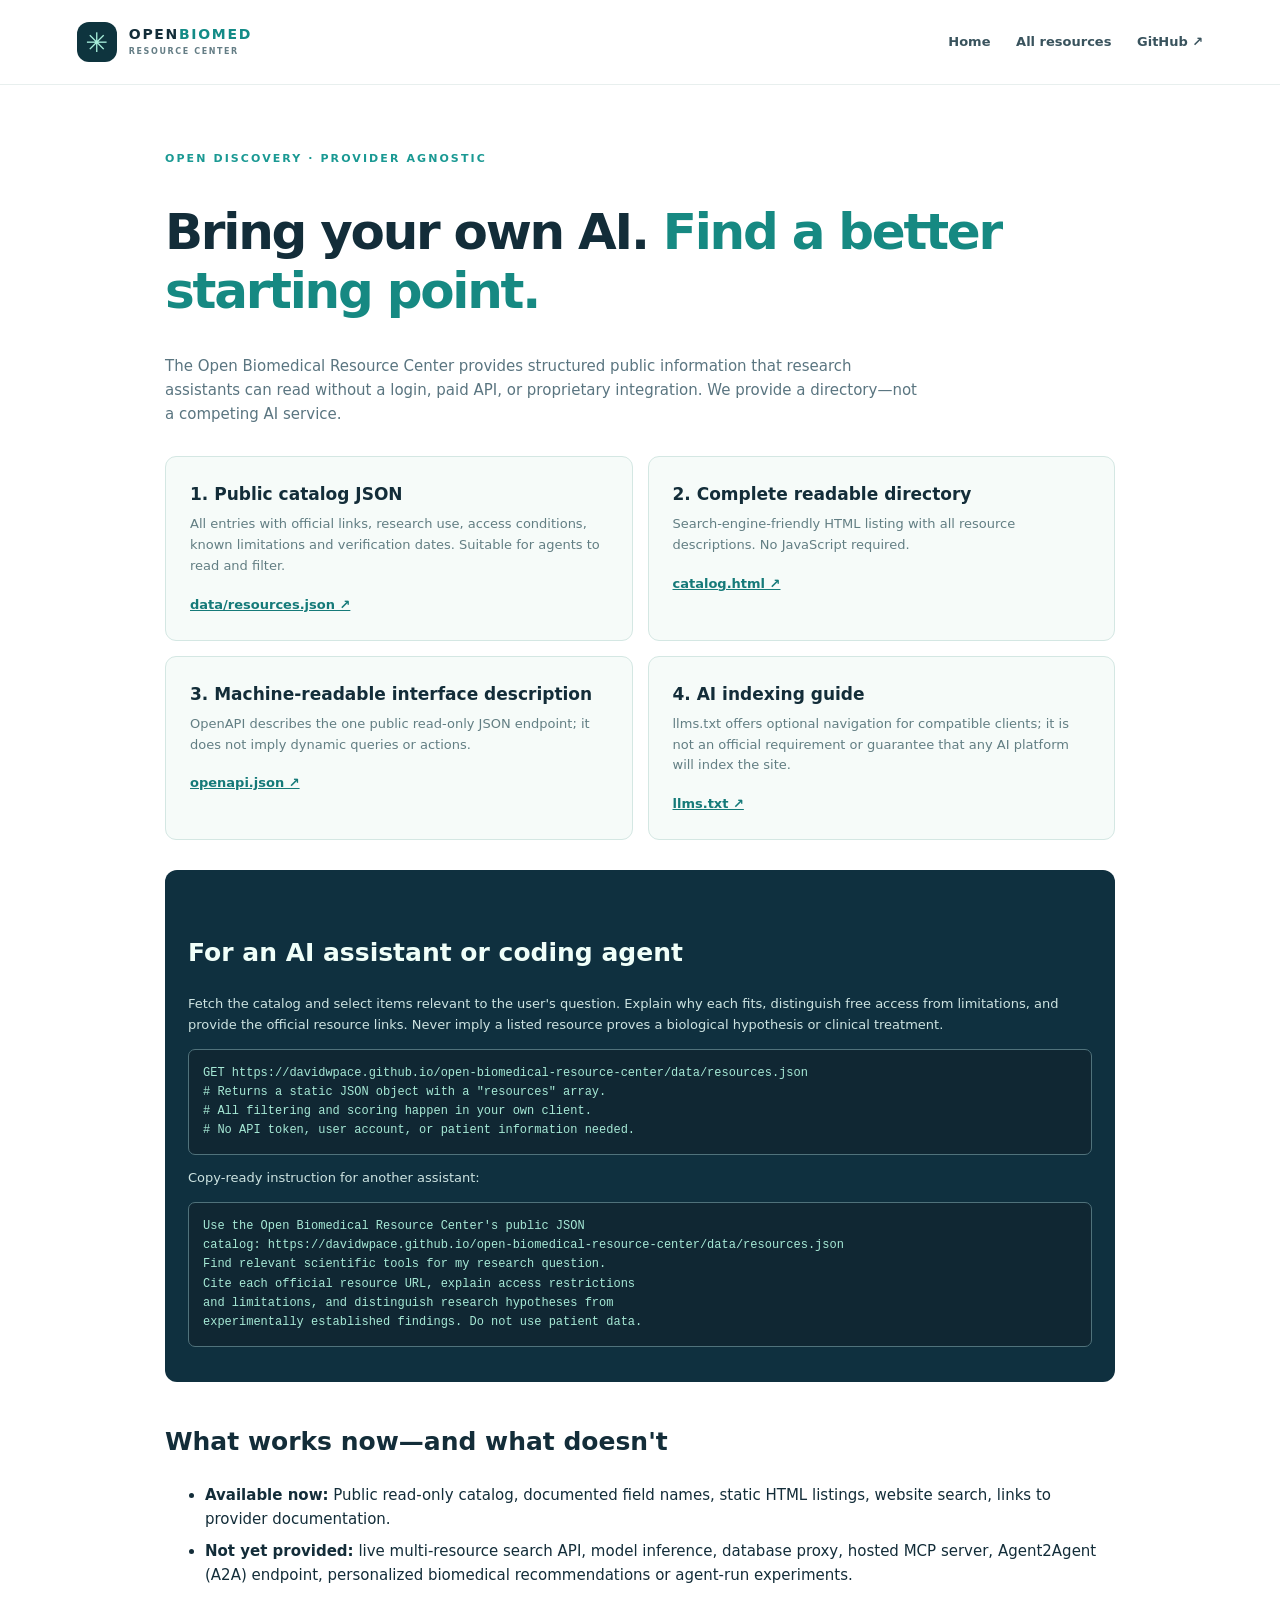
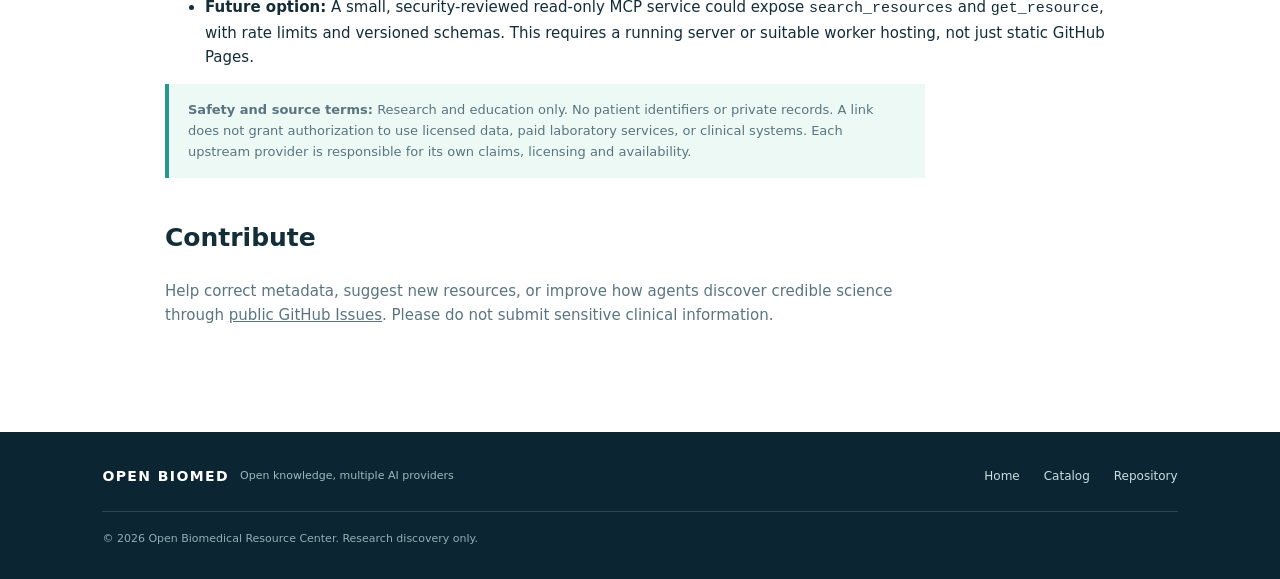
==== agent-access.html @ 3196893a "Add public AI-agent access guide and copy-ready directory endpoint" ====
<!doctype html>
<html lang="en"><head>
<meta charset="utf-8"><meta name="viewport" content="width=device-width, initial-scale=1">
<meta name="description" content="Let ChatGPT, Claude, Gemini and other research assistants discover and use the Open Biomedical Resource Center's public resource directory using structured JSON and links.">
<link rel="canonical" href="https://davidwpace.github.io/open-biomedical-resource-center/agent-access.html">
<link rel="alternate" type="application/json" href="https://davidwpace.github.io/open-biomedical-resource-center/data/resources.json" title="Complete resource catalog">
<link rel="alternate" type="application/json" href="https://davidwpace.github.io/open-biomedical-resource-center/openapi.json" title="Public catalog OpenAPI description">
<link rel="alternate" type="text/plain" href="https://davidwpace.github.io/open-biomedical-resource-center/llms.txt" title="AI discovery index">
<link rel="stylesheet" href="assets/styles.css">
<title>For AI Assistants and Developers — Open Biomedical Resource Center</title>
<style>.agent-main{max-width:1000px;margin:0 auto;padding:60px 25px 90px}.agent-main h1{font-size:clamp(33px,4vw,50px);letter-spacing:-.045em;line-height:1.18}.agent-main h2{margin-top:40px;font-size:25px}.agent-main>p{max-width:760px;color:#5a7580}.endpoint-grid{display:grid;grid-template-columns:repeat(2,minmax(0,1fr));gap:15px;margin:30px 0}.endpoint{padding:24px;border:1px solid #d4e7e3;border-radius:11px;background:#f6fbf9}.endpoint h3{font-size:17px;margin:0 0 6px}.endpoint p{font-size:13px;color:#627e83;margin:0 0 15px}.endpoint a{font-size:13px;color:#157a79;font-weight:750;overflow-wrap:anywhere}.steps{padding:23px;background:#0f303f;border-radius:12px;color:#f0fff9}.steps p{font-size:13px;color:#cde3e1}.steps pre{overflow:auto;padding:14px;border:1px solid #50727b;border-radius:7px;color:#a6e9d6;font-size:12px;background:#102733}.agent-main code{overflow-wrap:anywhere}.disclaimer{border-left:4px solid #229a8e;padding:16px 19px;background:#edf9f4;font-size:13px}.agent-main ul li{margin-bottom:8px}@media(max-width:660px){.endpoint-grid{grid-template-columns:1fr}.agent-main{padding:40px 20px 60px}}</style>
</head><body>
<a href="#content" class="skip-link">Skip to agent access information</a>
<header class="site-header"><a class="brand" href="index.html"><span class="brand-mark" aria-hidden="true">✳</span><span class="brand-name">OPEN<span class="brand-break">BIOMED</span><small>RESOURCE CENTER</small></span></a><nav class="header-nav" aria-label="Navigation"><a href="index.html">Home</a><a href="catalog.html">All resources</a><a href="https://github.com/davidwpace/open-biomedical-resource-center">GitHub ↗</a></nav></header>
<main id="content" class="agent-main">
<span class="section-kicker">OPEN DISCOVERY · PROVIDER AGNOSTIC</span>
<h1>Bring your own AI. <span style="color:#168982">Find a better starting point.</span></h1>
<p>The Open Biomedical Resource Center provides structured public information that research assistants can read without a login, paid API, or proprietary integration. We provide a directory—not a competing AI service.</p>
<div class="endpoint-grid">
<article class="endpoint"><h3>1. Public catalog JSON</h3><p>All entries with official links, research use, access conditions, known limitations and verification dates. Suitable for agents to read and filter.</p><a href="data/resources.json">data/resources.json ↗</a></article>
<article class="endpoint"><h3>2. Complete readable directory</h3><p>Search-engine-friendly HTML listing with all resource descriptions. No JavaScript required.</p><a href="catalog.html">catalog.html ↗</a></article>
<article class="endpoint"><h3>3. Machine-readable interface description</h3><p>OpenAPI describes the one public read-only JSON endpoint; it does not imply dynamic queries or actions.</p><a href="openapi.json">openapi.json ↗</a></article>
<article class="endpoint"><h3>4. AI indexing guide</h3><p>llms.txt offers optional navigation for compatible clients; it is not an official requirement or guarantee that any AI platform will index the site.</p><a href="llms.txt">llms.txt ↗</a></article>
</div>
<section class="steps"><h2>For an AI assistant or coding agent</h2><p>Fetch the catalog and select items relevant to the user's question. Explain why each fits, distinguish free access from limitations, and provide the official resource links. Never imply a listed resource proves a biological hypothesis or clinical treatment.</p><pre><code>GET https://davidwpace.github.io/open-biomedical-resource-center/data/resources.json
# Returns a static JSON object with a "resources" array.
# All filtering and scoring happen in your own client.
# No API token, user account, or patient information needed.</code></pre>
<p>Copy-ready instruction for another assistant:</p><pre><code>Use the Open Biomedical Resource Center's public JSON
catalog: https://davidwpace.github.io/open-biomedical-resource-center/data/resources.json
Find relevant scientific tools for my research question.
Cite each official resource URL, explain access restrictions
and limitations, and distinguish research hypotheses from
experimentally established findings. Do not use patient data.</code></pre></section>
<h2>What works now—and what doesn't</h2>
<ul>
<li><strong>Available now:</strong> Public read-only catalog, documented field names, static HTML listings, website search, links to provider documentation.</li>
<li><strong>Not yet provided:</strong> live multi-resource search API, model inference, database proxy, hosted MCP server, Agent2Agent (A2A) endpoint, personalized biomedical recommendations or agent-run experiments.</li>
<li><strong>Future option:</strong> A small, security-reviewed read-only MCP service could expose <code>search_resources</code> and <code>get_resource</code>, with rate limits and versioned schemas. This requires a running server or suitable worker hosting, not just static GitHub Pages.</li>
</ul>
<p class="disclaimer"><strong>Safety and source terms:</strong> Research and education only. No patient identifiers or private records. A link does not grant authorization to use licensed data, paid laboratory services, or clinical systems. Each upstream provider is responsible for its own claims, licensing and availability.</p>
<h2>Contribute</h2><p>Help correct metadata, suggest new resources, or improve how agents discover credible science through <a href="https://github.com/davidwpace/open-biomedical-resource-center/issues">public GitHub Issues</a>. Please do not submit sensitive clinical information.</p>
</main>
<footer class="site-footer"><div><strong>OPEN BIOMED</strong><small>Open knowledge, multiple AI providers</small></div><div class="footer-links"><a href="index.html">Home</a><a href="catalog.html">Catalog</a><a href="https://github.com/davidwpace/open-biomedical-resource-center">Repository</a></div><p>© 2026 Open Biomedical Resource Center. Research discovery only.</p></footer>
</body></html>
---- assets/styles.css ----
:root{color-scheme:light;--ink:#132d39;--sub:#57707a;--deep:#0d2836;--teal:#138b87;--aqua:#bbefe5;--mint:#ecf8f4;--border:#d9e8e8;--paper:#fff;--cream:#f7f9f7;--shadow:0 14px 32px rgba(14,46,56,.075);font-family:Inter,ui-sans-serif,system-ui,-apple-system,"Segoe UI",Roboto,Arial,sans-serif;font-synthesis:none}
*{box-sizing:border-box}html{scroll-behavior:smooth;scroll-padding-top:95px}body{margin:0;color:var(--ink);background:var(--paper);font-size:15px;line-height:1.6}button,input,select{font:inherit}button{cursor:pointer}a{color:inherit}a:focus-visible,button:focus-visible,input:focus-visible,select:focus-visible{outline:3px solid #36bfc0;outline-offset:3px}button:disabled{cursor:not-allowed;opacity:.5}
[hidden]{display:none!important}.sr-only{position:absolute;width:1px;height:1px;overflow:hidden;clip:rect(0,0,0,0);white-space:nowrap}.skip-link{position:absolute;left:14px;top:-70px;z-index:100;padding:10px 16px;background:white}.skip-link:focus{top:10px}
.site-shell{overflow:clip}.site-header{height:85px;padding:0 clamp(20px,6vw,100px);display:flex;align-items:center;justify-content:space-between;border-bottom:1px solid #e8efee;background:rgba(255,255,255,.97);position:relative;z-index:2}
.brand{display:inline-flex;align-items:center;gap:12px;text-decoration:none}.brand-mark{width:40px;height:40px;display:grid;place-items:center;background:#0e343e;border-radius:12px;color:#a8f0dc;font-size:27px;line-height:1}.brand-name{font-size:14px;font-weight:900;letter-spacing:.12em;line-height:1.07}.brand-break{color:var(--teal)}.brand-name small{display:block;margin-top:6px;color:#647d85;font-size:8px;font-weight:800;letter-spacing:.2em}.header-nav{display:flex;align-items:center;gap:clamp(15px,2vw,36px)}.header-nav a{text-decoration:none;font-size:13px;font-weight:650;color:#39535d}.header-nav a:hover{color:var(--teal)}.header-nav .nav-github{padding:9px 14px;border:1px solid #ccdeda;border-radius:7px}
.hero{display:grid;grid-template-columns:minmax(0,1.13fr) minmax(320px,.87fr);min-height:515px;overflow:hidden;background:linear-gradient(124deg,#0b2736,#123848 70%,#0b3039);color:white;position:relative}.hero:after{content:"";position:absolute;bottom:0;left:0;right:0;height:2px;background:linear-gradient(90deg,#1fd3b2,transparent)}.hero-content{padding:clamp(58px,7vw,105px) 0 56px clamp(25px,8vw,125px);position:relative;z-index:1;max-width:850px}.eyebrow,.section-kicker{font-size:11px;font-weight:800;letter-spacing:.19em;color:#1a9993}.hero .eyebrow{color:#84e9cf;display:flex;gap:11px;align-items:center}.pulse,.verified-dot{width:8px;height:8px;border-radius:50%;background:#66e4ca;box-shadow:0 0 0 5px rgba(102,228,202,.12)}.hero h1{font-size:clamp(38px,4.2vw,68px);line-height:1.12;font-weight:750;letter-spacing:-.045em;max-width:760px;margin:27px 0 22px}.hero h1 em{font-style:normal;color:#9ee9d3}.hero-description{max-width:620px;color:#c4d8dd;font-size:16px;line-height:1.85;margin:0}.hero-buttons{display:flex;gap:12px;flex-wrap:wrap;margin-top:32px}.primary-button,.secondary-button{display:inline-flex;align-items:center;gap:22px;border:1px solid transparent;border-radius:7px;padding:12px 19px;font-weight:750;font-size:13px;text-decoration:none}.primary-button{color:#073b41;background:#a4f0d9}.primary-button:hover{background:#c6fff0}.secondary-button{background:transparent;color:#e8f7f3;border-color:#4e7479}.secondary-button:hover{border-color:#b0d5d2}.hero-meta{display:flex;flex-wrap:wrap;align-items:center;gap:15px;margin-top:37px;color:#a9c6c9;font-size:12px}.hero-meta strong{font-size:16px;color:white}.hero-meta i{width:3px;height:3px;background:#68939a;border-radius:50%}
.hero-art{position:relative;min-height:400px;align-self:stretch;overflow:hidden;background:radial-gradient(circle at 53% 49%,rgba(28,159,142,.20),transparent 40%)}.orbit{position:absolute;top:50%;left:51%;transform:translate(-50%,-50%) rotate(-20deg);border:1px solid rgba(133,231,208,.23);border-radius:50%}.orbit-a{width:270px;height:270px}.orbit-b{width:410px;height:410px;border-style:dashed}.orbit-c{width:570px;height:570px}.core{position:absolute;width:190px;height:190px;border-radius:50%;background:radial-gradient(circle at 40% 35%,#214f5b,#092936);border:1px solid #4f8a8c;box-shadow:0 0 90px rgba(24,196,162,.18),inset 0 0 33px rgba(121,235,206,.10);top:50%;left:51%;transform:translate(-50%,-50%);display:flex;flex-direction:column;align-items:center;justify-content:center;color:#89dacc;font-size:10px;font-weight:800;letter-spacing:.25em}.core-symbol{font-size:70px;line-height:1.25;color:#bbfae7}.node{position:absolute;width:13px;height:13px;background:#b1f5e1;border:3px solid #276a70;border-radius:50%;box-shadow:0 0 19px #4fe5bb}.node-1{top:18%;left:30%}.node-2{top:33%;left:81%}.node-3{top:73%;left:20%}.node-4{top:84%;left:70%}.node-5{top:12%;left:67%}.connection{position:absolute;border-top:1px solid rgba(167,250,228,.4);transform-origin:0 0}.con-a{width:225px;top:30%;left:30%;transform:rotate(30deg)}.con-b{width:230px;top:75%;left:20%;transform:rotate(-21deg)}.con-c{width:166px;top:36%;left:64%;transform:rotate(100deg)}.art-label{position:absolute;font-size:9px;color:#9fcacc;letter-spacing:.18em}.art-label-top{top:13%;left:13%}.art-label-bottom{bottom:12%;right:10%}
.benefit-strip{display:grid;grid-template-columns:repeat(3,1fr);gap:20px;padding:24px clamp(25px,8vw,125px);border-bottom:1px solid var(--border);background:#f6faf8}.benefit-strip>div{display:flex;align-items:center;gap:16px}.benefit-strip>div+div{border-left:1px solid #dce9e5;padding-left:35px}.strip-icon{display:grid;place-items:center;width:43px;height:43px;border-radius:10px;background:#e0f3ec;color:#167e78;font-size:23px;flex-shrink:0}.benefit-strip strong,.benefit-strip small{display:block}.benefit-strip strong{font-size:13px}.benefit-strip small{font-size:11px;color:#68818b}
.section-pad{padding:85px clamp(25px,8vw,125px)}.section-heading{display:flex;justify-content:space-between;align-items:end;gap:18px;margin-bottom:28px}.section-heading h2,.about-section h2{font-size:clamp(29px,3vw,44px);letter-spacing:-.04em;line-height:1.16;font-weight:740;margin:10px 0}.period{color:#17a38e}.section-heading p{color:#657d84;margin:0;max-width:670px}.verified-note{font-size:12px;font-weight:700;display:flex;align-items:center;gap:11px;color:#28665d;white-space:nowrap}.verified-note small{font-size:10px;color:#77908f;font-weight:500}.verified-dot{box-shadow:0 0 0 5px #e5f6ee}
.directory-panel{border:1px solid #d8e6e5;border-radius:12px;background:#fff;padding:21px;box-shadow:0 5px 20px rgba(28,65,71,.035)}.search-area{height:57px;display:flex;align-items:center;position:relative;border:1px solid #cbdedd;border-radius:8px;background:#fcfefd}.search-area:focus-within{border-color:#21a19a;box-shadow:0 0 0 3px rgba(33,161,154,.1)}.search-glass{color:#38827f;font-size:33px;margin-left:17px;line-height:1}.search-area input{flex:1;min-width:0;padding:15px 12px;border:0;outline:0;background:transparent;color:#193641;font-size:14px}.search-area input:focus-visible{outline:0}.search-hint{font-size:12px;color:#729099;background:#eaf2ef;border:1px solid #d6e3e1;border-radius:4px;padding:1px 7px;margin-right:15px}.toolbar{display:flex;align-items:center;gap:13px;flex-wrap:wrap;margin-top:15px}.toolbar label{display:flex;align-items:center;gap:10px;font-size:12px;font-weight:750;color:#607880}.toolbar select{border:1px solid #dae7e6;border-radius:6px;padding:9px 32px 9px 10px;background:#fff;max-width:260px;color:#25434d;min-height:40px;font-size:12px}.reset-button{border:0;color:#17857e;background:transparent;margin-left:auto;font-size:12px;font-weight:750;padding:8px}.reset-button:hover{text-decoration:underline}.category-chips{display:flex;align-items:center;gap:8px;flex-wrap:wrap;border-top:1px solid #edf2f1;padding-top:16px;margin-top:16px}.chip{border:1px solid #dce9e6;background:#f8fbfa;border-radius:999px;padding:8px 13px;font-size:11px;font-weight:750;color:#557179}.chip span{color:#849da2;margin-left:5px}.chip:hover{border-color:#77beb0}.chip[aria-pressed=true]{background:#0d3e48;color:#e7fff5;border-color:#0d3e48}.chip[aria-pressed=true] span{color:#b6e1d7}
.results-head{display:flex;justify-content:space-between;gap:10px;align-items:center;margin:26px 0 14px}.results-head p{margin:0;color:#607a81;font-size:12px}.results-head #resultCount{font-size:13px;color:#24424b;font-weight:750}.resource-grid{display:grid;grid-template-columns:repeat(3,minmax(0,1fr));gap:17px}.resource-card{display:flex;flex-direction:column;min-width:0;border:1px solid #dae8e7;border-radius:11px;background:white;padding:21px;box-shadow:0 4px 14px rgba(34,71,80,.025);transition:box-shadow .17s,transform .17s}.resource-card:hover{box-shadow:var(--shadow);transform:translateY(-3px)}.card-top{display:flex;justify-content:space-between;align-items:start;gap:8px}.resource-icon{width:44px;height:44px;border-radius:10px;display:grid;place-items:center;background:#e7f5f0;font-size:22px;color:#247d7c}.card-category{font-size:10px;text-transform:uppercase;letter-spacing:.12em;color:#66848b;font-weight:850;margin:20px 0 3px}.resource-card h3{font-size:18px;line-height:1.34;letter-spacing:-.02em;margin:5px 0 9px}.resource-card .description{color:#5f7982;font-size:13px;margin:0 0 14px;line-height:1.65;flex:1}.access-pill{border-radius:5px;background:#ecf7f3;color:#247c6a;padding:5px 8px;font-size:10px;font-weight:850;line-height:1.25;text-align:right}.access-pill.mixed{background:#fff6e7;color:#9b680f}.access-pill.commercial{background:#eef1fa;color:#56649b}.card-limit{font-size:11px;background:#fafbf9;color:#677980;padding:10px 12px;border-radius:6px;line-height:1.55;margin-top:auto}.card-limit strong{color:#344e55}.card-footer{display:flex;justify-content:space-between;align-items:center;gap:6px;margin-top:16px;padding-top:12px;border-top:1px solid #edf1f0}.detail-button{font-size:12px;border:0;color:#16857d;background:transparent;padding:7px 0;font-weight:800}.official-link{font-size:11px;font-weight:750;text-decoration:none;color:#2b4650;padding:6px 0}.official-link:hover,.detail-button:hover{text-decoration:underline}
.empty-state,.error-state{text-align:center;padding:55px 25px;background:#f8fbfa;border:1px dashed #bdd9d5;border-radius:12px}.empty-state>div{font-size:60px;color:#89bdb8}.empty-state h3,.error-state h3{margin:4px 0}.empty-state p,.error-state p{color:#64808a}
.workflows-section{background:#f4f8f7}.workflows-grid{display:grid;grid-template-columns:repeat(4,minmax(0,1fr));gap:16px}.workflow-card{background:#fff;padding:25px 22px 23px;border-radius:10px;border:1px solid #e0ece9;min-height:285px;display:flex;flex-direction:column;position:relative}.workflow-number{position:absolute;right:22px;top:23px;font-size:12px;color:#94b0b1;font-weight:750}.workflow-icon{font-size:30px;color:#008e87;line-height:1}.workflow-card h3{line-height:1.28;font-size:18px;letter-spacing:-.02em;margin:18px 0 9px}.workflow-card p{font-size:12px;color:#667d84;margin:0 0 23px;flex:1}.workflow-link{display:flex;align-items:center;justify-content:space-between;text-align:left;border:0;border-top:1px solid #edf2f1;padding:16px 0 0;background:transparent;font-size:12px;font-weight:800;color:#117d76}.workflow-link:hover{text-decoration:underline}
.about-section{display:grid;grid-template-columns:1.2fr .8fr;gap:clamp(30px,5vw,100px);align-items:center}.about-section h2{font-size:clamp(32px,3.5vw,52px)}.about-section h2 em{font-style:normal;color:#24877f}.about-text>p{max-width:700px;color:#647d84}.about-points{display:grid;grid-template-columns:1fr 1fr;gap:13px;margin-top:27px;font-size:12px;font-weight:700;color:#31535b}.contribute-panel{padding:35px;background:var(--deep);color:white;border-radius:13px;box-shadow:var(--shadow)}.contribute-panel .section-kicker{color:#86e1cc}.contribute-panel h3{font-size:26px;line-height:1.25;margin:20px 0 10px}.contribute-panel>p{color:#c2d9d8;font-size:13px}.contribute-panel .primary-button{margin-top:14px}.contribute-panel .fine-print{font-size:11px;color:#91adb4;margin-top:20px}
.site-footer{padding:33px clamp(25px,8vw,125px);background:#0b2632;color:white;display:grid;grid-template-columns:1fr auto;gap:24px}.site-footer>div:first-child{display:flex;gap:11px;align-items:center}.footer-mark{font-size:26px;color:#97e1d1}.site-footer strong{font-size:14px;letter-spacing:.1em}.site-footer small{color:#9cb9bd;font-size:11px}.footer-links{display:flex;flex-wrap:wrap;gap:24px;align-items:center}.footer-links a{font-size:12px;text-decoration:none;color:#c6dfdf}.footer-links a:hover{text-decoration:underline}.site-footer>p{grid-column:1/-1;border-top:1px solid #2b4a52;padding-top:18px;margin:0;font-size:11px;color:#92aeb4}
dialog{border:0;border-radius:14px;max-width:min(640px,calc(100vw - 28px));width:100%;max-height:85vh;padding:0;box-shadow:0 32px 90px #08202a55;color:var(--ink)}dialog::backdrop{background:rgba(6,24,34,.62)}.dialog-inner{padding:28px}.dialog-top{display:flex;justify-content:space-between;align-items:center}.dialog-close{border:0;background:#edf4f2;border-radius:8px;font-size:26px;width:37px;height:37px;line-height:1;color:#34525a}.dialog-inner h2{font-size:28px;line-height:1.2;margin:16px 0 10px}.dialog-inner p{color:#5f7881;font-size:13px}.detail-info{display:grid;grid-template-columns:115px 1fr;gap:12px;border-top:1px solid #e1ebea;padding:14px 0;font-size:13px}.detail-info dt{color:#6a838a;font-weight:750}.detail-info dd{margin:0;color:#273e47;overflow-wrap:anywhere}.dialog-actions{display:flex;gap:12px;flex-wrap:wrap;margin-top:20px}.dialog-actions .primary-button{background:#106f6b;color:#fff}.dialog-actions .secondary-button{color:#24515b;border-color:#cfdfdc}.dialog-actions .secondary-button:hover{border-color:#118d85}
@media(max-width:1150px){.resource-grid{grid-template-columns:repeat(2,minmax(0,1fr))}.workflows-grid{grid-template-columns:repeat(2,minmax(0,1fr))}.hero-content{padding-left:45px}.hero-art{opacity:.7}}
@media(max-width:760px){.site-header{padding:0 20px;height:75px}.header-nav{gap:14px}.header-nav a:nth-child(2),.header-nav a:nth-child(3){display:none}.hero{grid-template-columns:1fr}.hero-content{padding:55px 22px 45px}.hero h1{font-size:clamp(37px,9vw,57px)}.hero-art{min-height:0;height:160px;opacity:.35;position:absolute;width:100%;right:-40%;bottom:-30px;pointer-events:none}.hero-meta{margin-top:28px}.benefit-strip{padding:18px 22px;gap:12px}.benefit-strip>div{gap:8px}.benefit-strip>div+div{padding-left:10px}.strip-icon{width:30px;height:30px;font-size:18px}.benefit-strip small{display:none}.section-pad{padding:60px 20px}.section-heading{align-items:start}.verified-note{display:none}.toolbar{gap:8px}.toolbar label{flex:1;flex-direction:column;align-items:stretch;gap:3px;min-width:130px}.toolbar select{max-width:none;width:100%}.reset-button{margin:0}.resource-grid{grid-template-columns:1fr}.workflows-grid{grid-template-columns:1fr}.workflow-card{min-height:0}.about-section{grid-template-columns:1fr;gap:22px}.site-footer{grid-template-columns:1fr;padding:30px 20px}.results-tip{display:none}}
@media(max-width:420px){.brand-name{font-size:11px}.brand-mark{width:32px;height:32px}.header-nav .nav-github{display:none}.hero-buttons{display:grid}.hero-buttons a{justify-content:space-between}.benefit-strip{gap:4px}.benefit-strip>div{flex-direction:column;align-items:start}.benefit-strip>div+div{padding-left:9px}.benefit-strip strong{font-size:11px}.section-heading h2{font-size:31px}.about-points{grid-template-columns:1fr}.detail-info{grid-template-columns:1fr;gap:2px}.dialog-inner{padding:20px}}
@media(prefers-reduced-motion:reduce){*,*::before,*::after{scroll-behavior:auto!important;transition:none!important;animation:none!important}}


/* Benefit-first hero: a plain-language research journey replaces abstract decoration. */
.hero{grid-template-columns:minmax(0,1.08fr) minmax(345px,.92fr)}
.hero-content{padding:clamp(55px,5vw,78px) 0 56px clamp(25px,8vw,125px)}
.hero h1{font-size:clamp(37px,4.1vw,63px);max-width:740px;line-height:1.13;margin:24px 0 19px}
.hero-description{max-width:625px;font-size:15px;line-height:1.75}
.hero-buttons{margin-top:27px}
.hero-meta{margin-top:28px}
.hero-story{align-self:center;margin:32px clamp(22px,6vw,92px) 32px clamp(16px,3vw,42px);padding:28px;background:linear-gradient(155deg,rgba(36,92,101,.72),rgba(11,44,56,.85));border:1px solid rgba(164,240,217,.28);border-radius:15px;box-shadow:0 24px 65px rgba(2,22,28,.24);position:relative}
.hero-story::before{content:"";position:absolute;inset:-13px;border:1px solid rgba(133,231,208,.12);border-radius:21px;pointer-events:none}
.story-eyebrow{font-size:10px;letter-spacing:.19em;color:#a9eedb;font-weight:800;margin-bottom:20px}
.story-step{display:flex;align-items:start;gap:15px}
.story-marker{width:34px;height:34px;display:grid;place-items:center;flex:0 0 auto;border:1px solid rgba(151,236,213,.45);border-radius:50%;color:#b2f2dd;font-size:11px;font-weight:850}
.story-step strong{display:block;font-size:13px;color:#f4fffb}
.story-step p{font-size:12px;color:#bad5d4;line-height:1.6;margin:5px 0 0}
.story-connector{margin:6px 0 6px 16px;border-left:1px dashed rgba(164,240,217,.52);height:21px}
.story-footnote{border-top:1px solid rgba(164,240,217,.20);padding-top:16px;margin:23px 0 0;color:#a8c7c9;font-size:10px;line-height:1.6}
.founder-line{font-size:12px!important;color:#69878d!important;margin-top:20px}
.founder-line em{color:#277f7a;font-style:normal;font-weight:800}
@media(max-width:1100px){.hero-story{margin:24px 24px 24px 14px;padding:22px}.hero h1{font-size:clamp(37px,4vw,48px)}}
@media(max-width:760px){.hero{grid-template-columns:1fr}.hero-content{padding:42px 22px 42px}.hero h1{font-size:clamp(37px,8.5vw,54px)}.hero-description{font-size:15px;line-height:1.65}.hero-story{display:none}.hero-meta{margin-top:23px}.benefit-strip strong{line-height:1.25}}
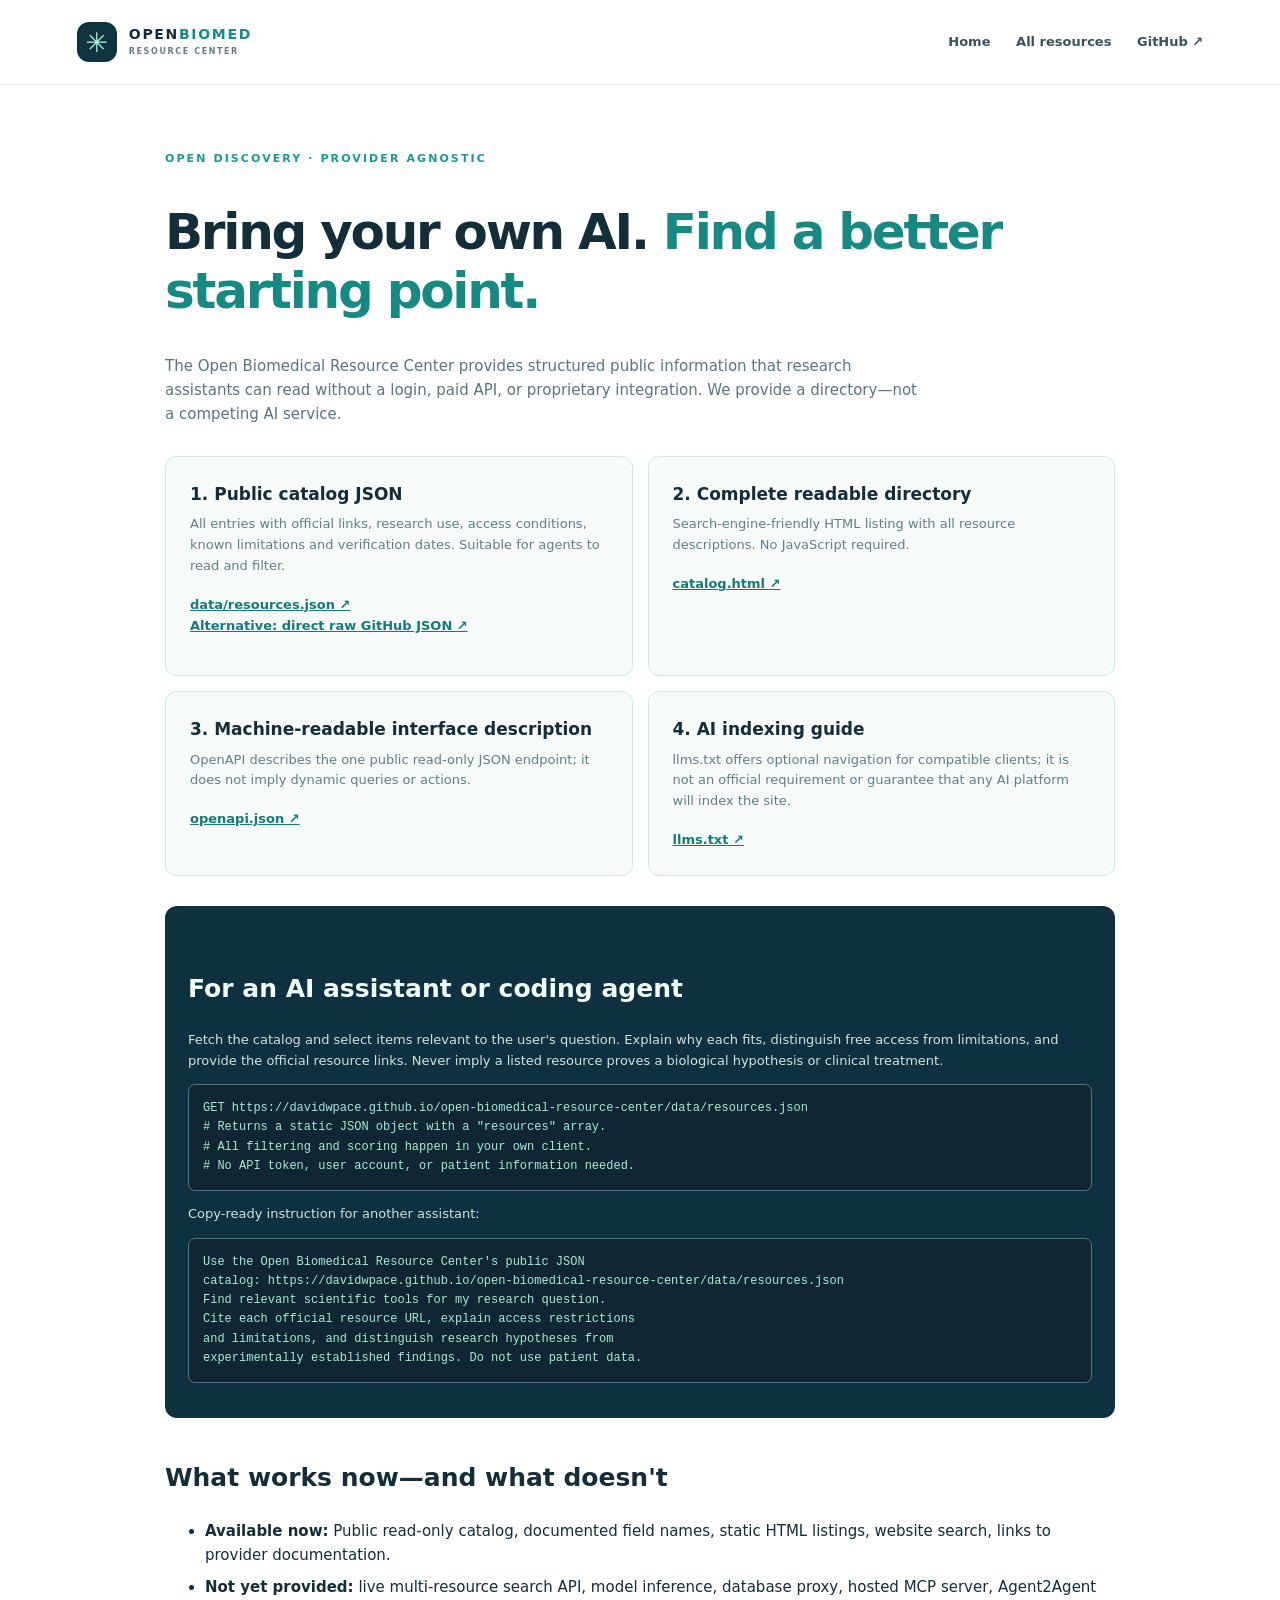
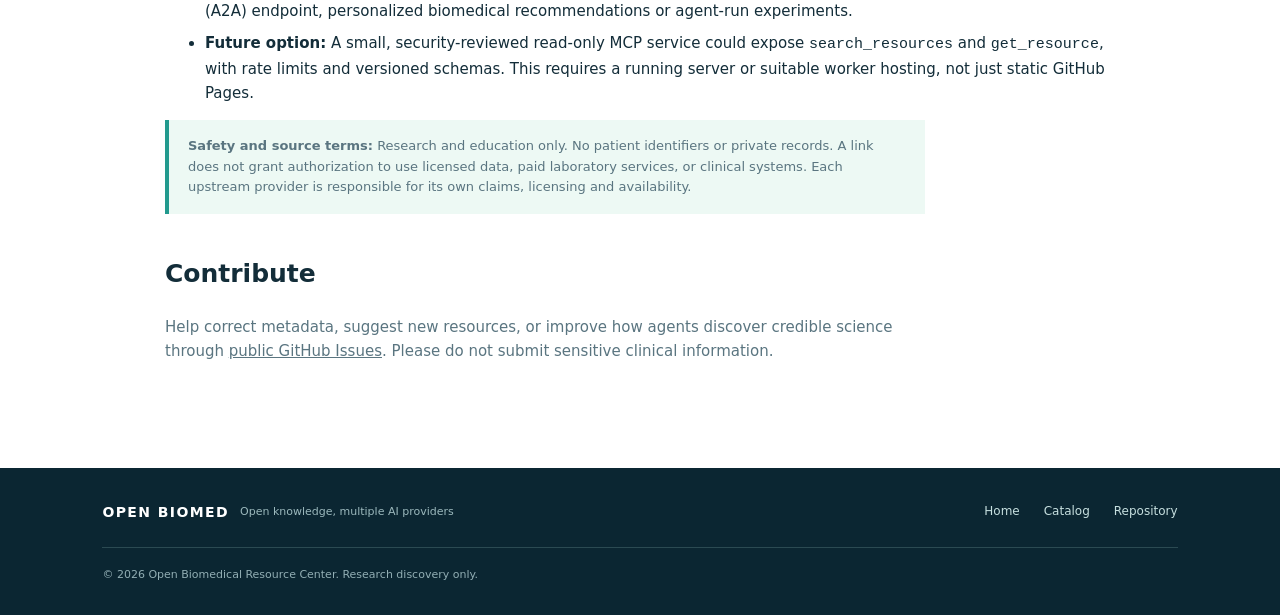
==== commit 504741bc: "Explain provider-agnostic discovery and raw GitHub fallback" ====
--- a/agent-access.html
+++ b/agent-access.html
@@ -17,7 +17,7 @@
 <h1>Bring your own AI. <span style="color:#168982">Find a better starting point.</span></h1>
 <p>The Open Biomedical Resource Center provides structured public information that research assistants can read without a login, paid API, or proprietary integration. We provide a directory—not a competing AI service.</p>
 <div class="endpoint-grid">
-<article class="endpoint"><h3>1. Public catalog JSON</h3><p>All entries with official links, research use, access conditions, known limitations and verification dates. Suitable for agents to read and filter.</p><a href="data/resources.json">data/resources.json ↗</a></article>
+<article class="endpoint"><h3>1. Public catalog JSON</h3><p>All entries with official links, research use, access conditions, known limitations and verification dates. Suitable for agents to read and filter.</p><a href="data/resources.json">data/resources.json ↗</a><p><a href="https://raw.githubusercontent.com/davidwpace/open-biomedical-resource-center/main/data/resources.json" target="_blank" rel="noopener noreferrer">Alternative: direct raw GitHub JSON ↗</a></p></article>
 <article class="endpoint"><h3>2. Complete readable directory</h3><p>Search-engine-friendly HTML listing with all resource descriptions. No JavaScript required.</p><a href="catalog.html">catalog.html ↗</a></article>
 <article class="endpoint"><h3>3. Machine-readable interface description</h3><p>OpenAPI describes the one public read-only JSON endpoint; it does not imply dynamic queries or actions.</p><a href="openapi.json">openapi.json ↗</a></article>
 <article class="endpoint"><h3>4. AI indexing guide</h3><p>llms.txt offers optional navigation for compatible clients; it is not an official requirement or guarantee that any AI platform will index the site.</p><a href="llms.txt">llms.txt ↗</a></article>
--- a/assets/styles.css
+++ b/assets/styles.css
@@ -15,7 +15,7 @@
 .site-footer{padding:33px clamp(25px,8vw,125px);background:#0b2632;color:white;display:grid;grid-template-columns:1fr auto;gap:24px}.site-footer>div:first-child{display:flex;gap:11px;align-items:center}.footer-mark{font-size:26px;color:#97e1d1}.site-footer strong{font-size:14px;letter-spacing:.1em}.site-footer small{color:#9cb9bd;font-size:11px}.footer-links{display:flex;flex-wrap:wrap;gap:24px;align-items:center}.footer-links a{font-size:12px;text-decoration:none;color:#c6dfdf}.footer-links a:hover{text-decoration:underline}.site-footer>p{grid-column:1/-1;border-top:1px solid #2b4a52;padding-top:18px;margin:0;font-size:11px;color:#92aeb4}
 dialog{border:0;border-radius:14px;max-width:min(640px,calc(100vw - 28px));width:100%;max-height:85vh;padding:0;box-shadow:0 32px 90px #08202a55;color:var(--ink)}dialog::backdrop{background:rgba(6,24,34,.62)}.dialog-inner{padding:28px}.dialog-top{display:flex;justify-content:space-between;align-items:center}.dialog-close{border:0;background:#edf4f2;border-radius:8px;font-size:26px;width:37px;height:37px;line-height:1;color:#34525a}.dialog-inner h2{font-size:28px;line-height:1.2;margin:16px 0 10px}.dialog-inner p{color:#5f7881;font-size:13px}.detail-info{display:grid;grid-template-columns:115px 1fr;gap:12px;border-top:1px solid #e1ebea;padding:14px 0;font-size:13px}.detail-info dt{color:#6a838a;font-weight:750}.detail-info dd{margin:0;color:#273e47;overflow-wrap:anywhere}.dialog-actions{display:flex;gap:12px;flex-wrap:wrap;margin-top:20px}.dialog-actions .primary-button{background:#106f6b;color:#fff}.dialog-actions .secondary-button{color:#24515b;border-color:#cfdfdc}.dialog-actions .secondary-button:hover{border-color:#118d85}
 @media(max-width:1150px){.resource-grid{grid-template-columns:repeat(2,minmax(0,1fr))}.workflows-grid{grid-template-columns:repeat(2,minmax(0,1fr))}.hero-content{padding-left:45px}.hero-art{opacity:.7}}
-@media(max-width:760px){.site-header{padding:0 20px;height:75px}.header-nav{gap:14px}.header-nav a:nth-child(2),.header-nav a:nth-child(3){display:none}.hero{grid-template-columns:1fr}.hero-content{padding:55px 22px 45px}.hero h1{font-size:clamp(37px,9vw,57px)}.hero-art{min-height:0;height:160px;opacity:.35;position:absolute;width:100%;right:-40%;bottom:-30px;pointer-events:none}.hero-meta{margin-top:28px}.benefit-strip{padding:18px 22px;gap:12px}.benefit-strip>div{gap:8px}.benefit-strip>div+div{padding-left:10px}.strip-icon{width:30px;height:30px;font-size:18px}.benefit-strip small{display:none}.section-pad{padding:60px 20px}.section-heading{align-items:start}.verified-note{display:none}.toolbar{gap:8px}.toolbar label{flex:1;flex-direction:column;align-items:stretch;gap:3px;min-width:130px}.toolbar select{max-width:none;width:100%}.reset-button{margin:0}.resource-grid{grid-template-columns:1fr}.workflows-grid{grid-template-columns:1fr}.workflow-card{min-height:0}.about-section{grid-template-columns:1fr;gap:22px}.site-footer{grid-template-columns:1fr;padding:30px 20px}.results-tip{display:none}}
+@media(max-width:760px){.site-header{padding:0 20px;height:75px}.header-nav{gap:14px}.header-nav a:nth-child(3),.header-nav a:nth-child(4){display:none}.hero{grid-template-columns:1fr}.hero-content{padding:55px 22px 45px}.hero h1{font-size:clamp(37px,9vw,57px)}.hero-art{min-height:0;height:160px;opacity:.35;position:absolute;width:100%;right:-40%;bottom:-30px;pointer-events:none}.hero-meta{margin-top:28px}.benefit-strip{padding:18px 22px;gap:12px}.benefit-strip>div{gap:8px}.benefit-strip>div+div{padding-left:10px}.strip-icon{width:30px;height:30px;font-size:18px}.benefit-strip small{display:none}.section-pad{padding:60px 20px}.section-heading{align-items:start}.verified-note{display:none}.toolbar{gap:8px}.toolbar label{flex:1;flex-direction:column;align-items:stretch;gap:3px;min-width:130px}.toolbar select{max-width:none;width:100%}.reset-button{margin:0}.resource-grid{grid-template-columns:1fr}.workflows-grid{grid-template-columns:1fr}.workflow-card{min-height:0}.about-section{grid-template-columns:1fr;gap:22px}.site-footer{grid-template-columns:1fr;padding:30px 20px}.results-tip{display:none}}
 @media(max-width:420px){.brand-name{font-size:11px}.brand-mark{width:32px;height:32px}.header-nav .nav-github{display:none}.hero-buttons{display:grid}.hero-buttons a{justify-content:space-between}.benefit-strip{gap:4px}.benefit-strip>div{flex-direction:column;align-items:start}.benefit-strip>div+div{padding-left:9px}.benefit-strip strong{font-size:11px}.section-heading h2{font-size:31px}.about-points{grid-template-columns:1fr}.detail-info{grid-template-columns:1fr;gap:2px}.dialog-inner{padding:20px}}
 @media(prefers-reduced-motion:reduce){*,*::before,*::after{scroll-behavior:auto!important;transition:none!important;animation:none!important}}
 
@@ -40,3 +40,5 @@
 .founder-line em{color:#277f7a;font-style:normal;font-weight:800}
 @media(max-width:1100px){.hero-story{margin:24px 24px 24px 14px;padding:22px}.hero h1{font-size:clamp(37px,4vw,48px)}}
 @media(max-width:760px){.hero{grid-template-columns:1fr}.hero-content{padding:42px 22px 42px}.hero h1{font-size:clamp(37px,8.5vw,54px)}.hero-description{font-size:15px;line-height:1.65}.hero-story{display:none}.hero-meta{margin-top:23px}.benefit-strip strong{line-height:1.25}}
+
+.machine-entry{color:#58777c;font-size:12px;margin:17px 2px 0}.machine-entry a{color:#0d7b77;text-decoration:underline;text-underline-offset:2px;font-weight:750}.js-fallback{padding:18px;text-align:center;background:#e9f7f2}.js-fallback a{color:#0c7777}
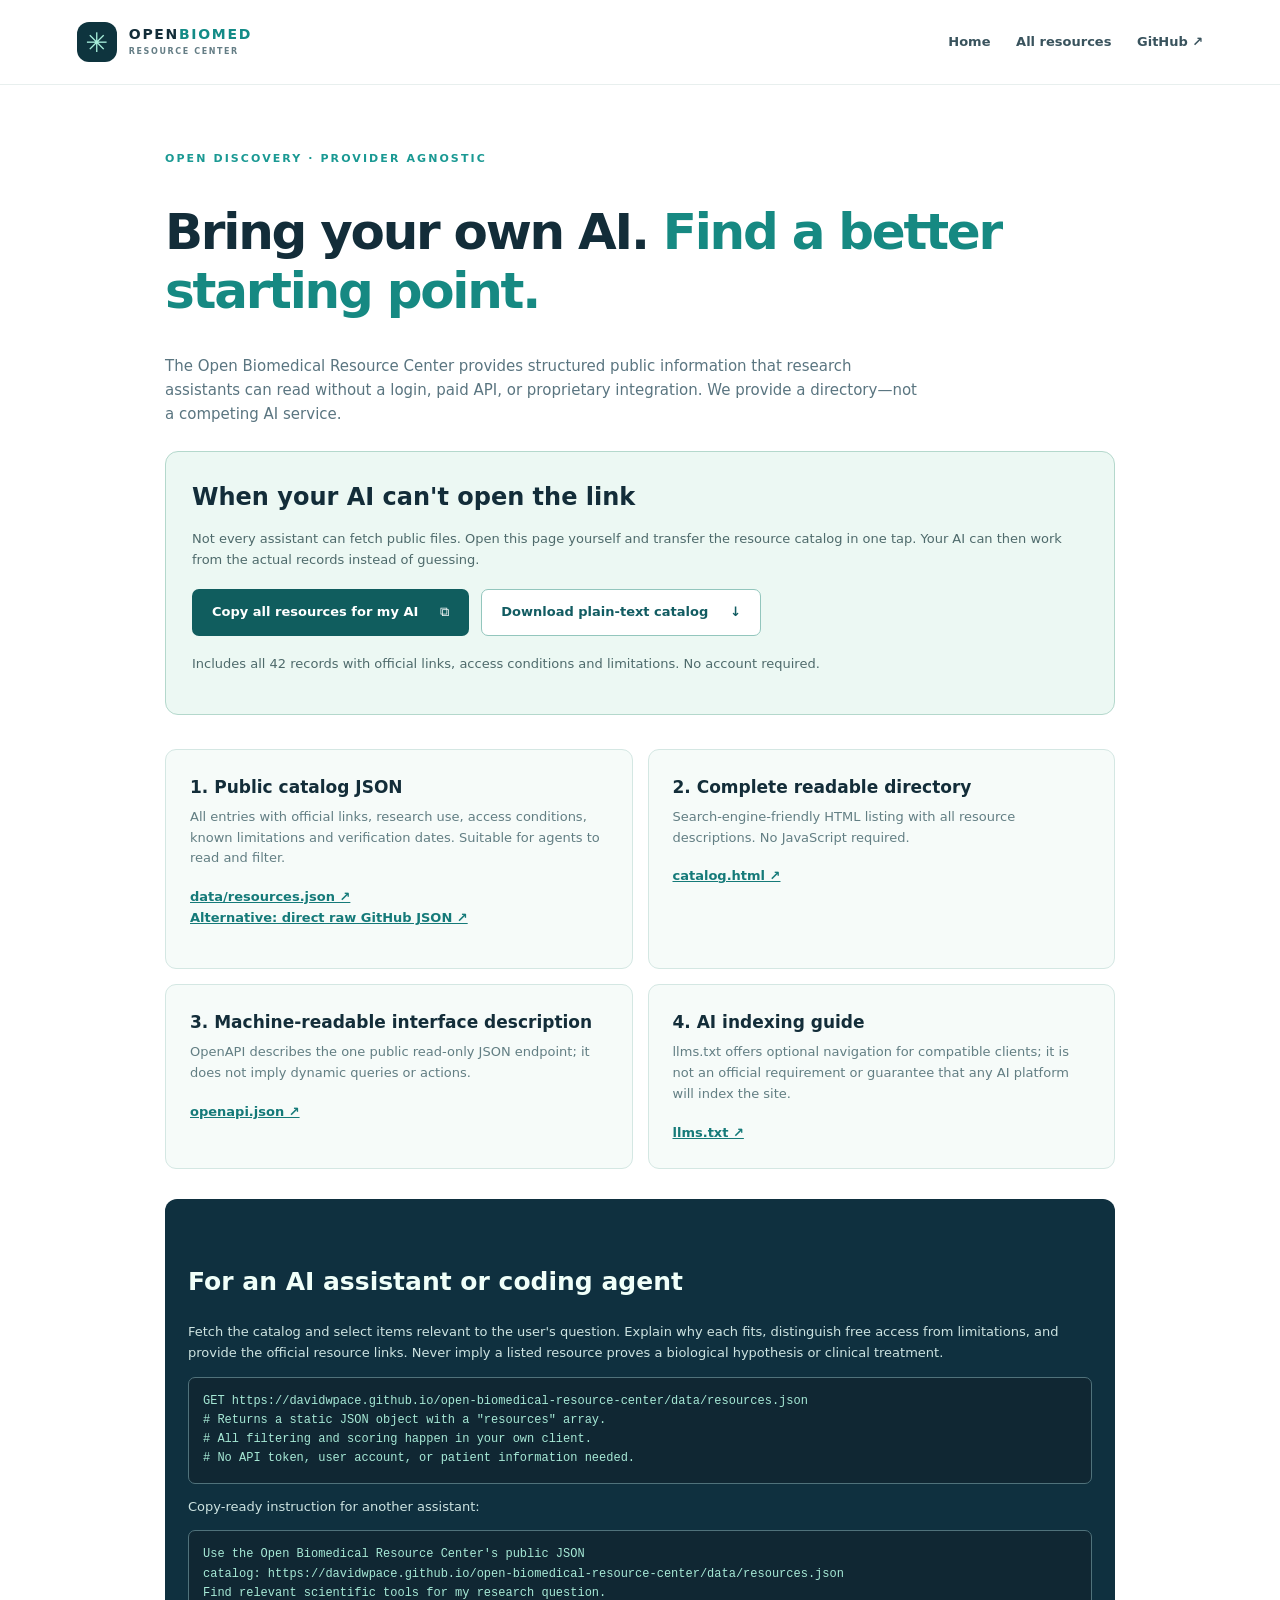
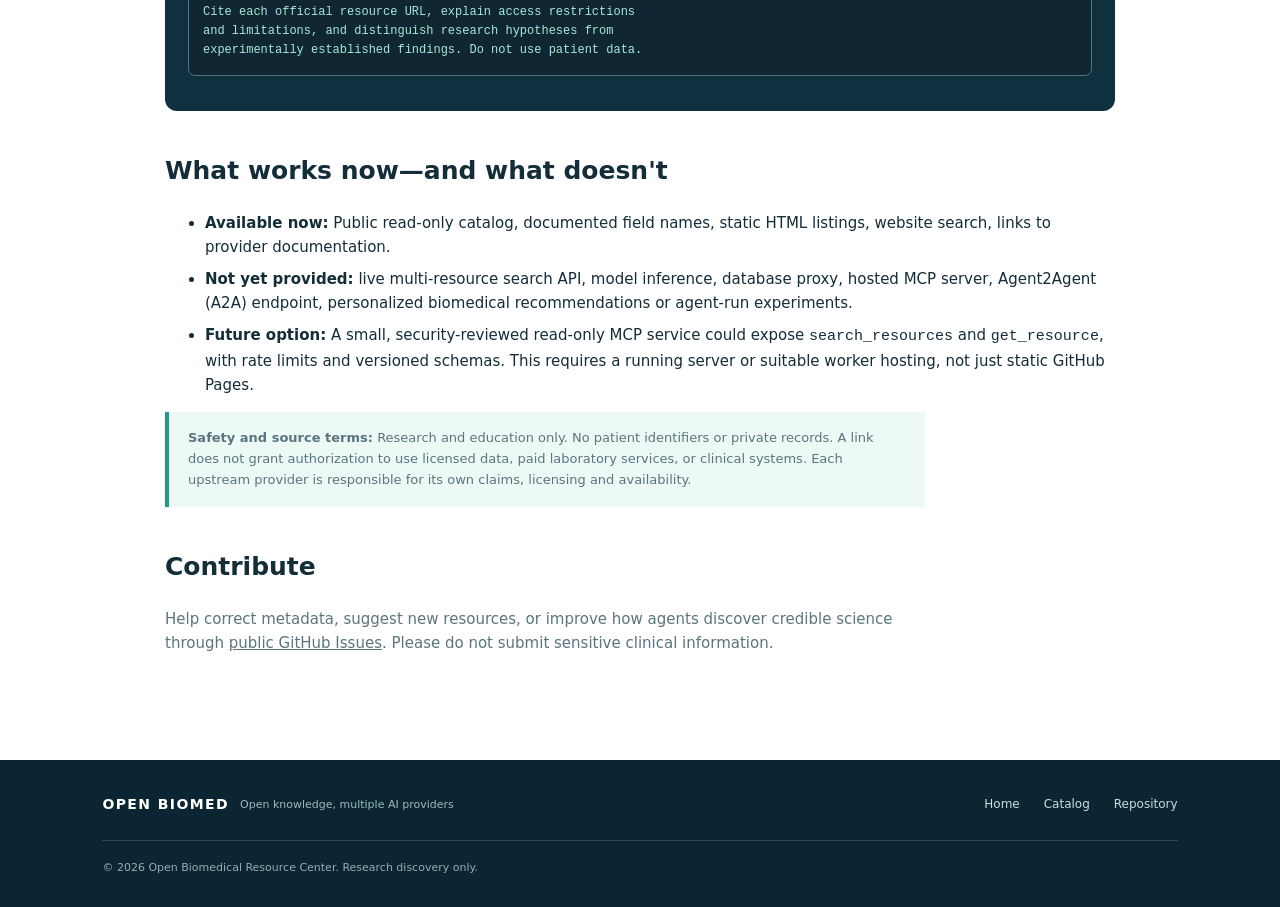
==== commit b87e74a5: "Add copy-or-download full catalog fallback for AI assistants without URL fetching" ====
--- a/agent-access.html
+++ b/agent-access.html
@@ -8,7 +8,7 @@
 <link rel="alternate" type="text/plain" href="https://davidwpace.github.io/open-biomedical-resource-center/llms.txt" title="AI discovery index">
 <link rel="stylesheet" href="assets/styles.css">
 <title>For AI Assistants and Developers — Open Biomedical Resource Center</title>
-<style>.agent-main{max-width:1000px;margin:0 auto;padding:60px 25px 90px}.agent-main h1{font-size:clamp(33px,4vw,50px);letter-spacing:-.045em;line-height:1.18}.agent-main h2{margin-top:40px;font-size:25px}.agent-main>p{max-width:760px;color:#5a7580}.endpoint-grid{display:grid;grid-template-columns:repeat(2,minmax(0,1fr));gap:15px;margin:30px 0}.endpoint{padding:24px;border:1px solid #d4e7e3;border-radius:11px;background:#f6fbf9}.endpoint h3{font-size:17px;margin:0 0 6px}.endpoint p{font-size:13px;color:#627e83;margin:0 0 15px}.endpoint a{font-size:13px;color:#157a79;font-weight:750;overflow-wrap:anywhere}.steps{padding:23px;background:#0f303f;border-radius:12px;color:#f0fff9}.steps p{font-size:13px;color:#cde3e1}.steps pre{overflow:auto;padding:14px;border:1px solid #50727b;border-radius:7px;color:#a6e9d6;font-size:12px;background:#102733}.agent-main code{overflow-wrap:anywhere}.disclaimer{border-left:4px solid #229a8e;padding:16px 19px;background:#edf9f4;font-size:13px}.agent-main ul li{margin-bottom:8px}@media(max-width:660px){.endpoint-grid{grid-template-columns:1fr}.agent-main{padding:40px 20px 60px}}</style>
+<style>.agent-main{max-width:1000px;margin:0 auto;padding:60px 25px 90px}.agent-main h1{font-size:clamp(33px,4vw,50px);letter-spacing:-.045em;line-height:1.18}.agent-main h2{margin-top:40px;font-size:25px}.agent-main>p{max-width:760px;color:#5a7580}.endpoint-grid{display:grid;grid-template-columns:repeat(2,minmax(0,1fr));gap:15px;margin:30px 0}.endpoint{padding:24px;border:1px solid #d4e7e3;border-radius:11px;background:#f6fbf9}.endpoint h3{font-size:17px;margin:0 0 6px}.endpoint p{font-size:13px;color:#627e83;margin:0 0 15px}.endpoint a{font-size:13px;color:#157a79;font-weight:750;overflow-wrap:anywhere}.steps{padding:23px;background:#0f303f;border-radius:12px;color:#f0fff9}.steps p{font-size:13px;color:#cde3e1}.steps pre{overflow:auto;padding:14px;border:1px solid #50727b;border-radius:7px;color:#a6e9d6;font-size:12px;background:#102733}.agent-main code{overflow-wrap:anywhere}.disclaimer{border-left:4px solid #229a8e;padding:16px 19px;background:#edf9f4;font-size:13px}.agent-main ul li{margin-bottom:8px}@media(max-width:660px){.endpoint-grid{grid-template-columns:1fr}.agent-main{padding:40px 20px 60px}}.portable-panel{padding:26px;border-radius:13px;background:#ecf8f3;border:1px solid #b4d8cc;margin:25px 0 34px}.portable-panel h2{margin:0 0 8px;font-size:24px}.portable-panel p{font-size:13px;color:#4e6a6b}.portable-actions{display:flex;gap:12px;flex-wrap:wrap;margin:18px 0}.portable-actions .primary-button{background:#105d5e;color:white}.portable-actions .secondary-button{background:white;color:#125c62;border-color:#93c6bd}#manualCopy{margin-top:14px}#manualCopy textarea{width:100%;border:1px solid #aacfc4;border-radius:8px;margin:9px 0;padding:12px;line-height:1.5;font-size:12px;background:white;color:#26464b}#manualCopy label{display:block;font-weight:700;font-size:12px}#selectPortable{border:1px solid #4f928e;border-radius:7px;padding:8px 14px;background:white;color:#174f54;font-weight:700}@media(max-width:600px){.portable-panel{padding:18px}.portable-actions>*{width:100%;justify-content:space-between}}</style>
 </head><body>
 <a href="#content" class="skip-link">Skip to agent access information</a>
 <header class="site-header"><a class="brand" href="index.html"><span class="brand-mark" aria-hidden="true">✳</span><span class="brand-name">OPEN<span class="brand-break">BIOMED</span><small>RESOURCE CENTER</small></span></a><nav class="header-nav" aria-label="Navigation"><a href="index.html">Home</a><a href="catalog.html">All resources</a><a href="https://github.com/davidwpace/open-biomedical-resource-center">GitHub ↗</a></nav></header>
@@ -16,6 +16,21 @@
 <span class="section-kicker">OPEN DISCOVERY · PROVIDER AGNOSTIC</span>
 <h1>Bring your own AI. <span style="color:#168982">Find a better starting point.</span></h1>
 <p>The Open Biomedical Resource Center provides structured public information that research assistants can read without a login, paid API, or proprietary integration. We provide a directory—not a competing AI service.</p>
+<section class="portable-panel" aria-labelledby="portable-title">
+<h2 id="portable-title">When your AI can't open the link</h2>
+<p>Not every assistant can fetch public files. Open this page yourself and transfer the resource catalog in one tap. Your AI can then work from the actual records instead of guessing.</p>
+<div class="portable-actions">
+<button type="button" id="copyCatalog" class="primary-button">Copy all resources for my AI <span aria-hidden="true">⧉</span></button>
+<button type="button" id="downloadCatalog" class="secondary-button">Download plain-text catalog <span aria-hidden="true">↓</span></button>
+</div>
+<p id="catalogStatus" role="status" aria-live="polite">Includes all 42 records with official links, access conditions and limitations. No account required.</p>
+<div id="manualCopy" hidden>
+<label for="portableText">Select and copy this text into your AI conversation:</label>
+<textarea id="portableText" rows="9" readonly spellcheck="false"></textarea>
+<button type="button" id="selectPortable">Select all text</button>
+</div>
+<noscript><p><a href="catalog.html">Open the complete HTML catalog</a>, select the content and paste it into your AI, or <a href="data/resources.json" download>download resources.json</a> to attach to the conversation.</p></noscript>
+</section>
 <div class="endpoint-grid">
 <article class="endpoint"><h3>1. Public catalog JSON</h3><p>All entries with official links, research use, access conditions, known limitations and verification dates. Suitable for agents to read and filter.</p><a href="data/resources.json">data/resources.json ↗</a><p><a href="https://raw.githubusercontent.com/davidwpace/open-biomedical-resource-center/main/data/resources.json" target="_blank" rel="noopener noreferrer">Alternative: direct raw GitHub JSON ↗</a></p></article>
 <article class="endpoint"><h3>2. Complete readable directory</h3><p>Search-engine-friendly HTML listing with all resource descriptions. No JavaScript required.</p><a href="catalog.html">catalog.html ↗</a></article>
@@ -42,4 +57,86 @@
 <h2>Contribute</h2><p>Help correct metadata, suggest new resources, or improve how agents discover credible science through <a href="https://github.com/davidwpace/open-biomedical-resource-center/issues">public GitHub Issues</a>. Please do not submit sensitive clinical information.</p>
 </main>
 <footer class="site-footer"><div><strong>OPEN BIOMED</strong><small>Open knowledge, multiple AI providers</small></div><div class="footer-links"><a href="index.html">Home</a><a href="catalog.html">Catalog</a><a href="https://github.com/davidwpace/open-biomedical-resource-center">Repository</a></div><p>© 2026 Open Biomedical Resource Center. Research discovery only.</p></footer>
+
+<script>
+(() => {
+  const status = document.getElementById("catalogStatus");
+  const manual = document.getElementById("manualCopy");
+  const area = document.getElementById("portableText");
+  let packetCache = null;
+  async function packet() {
+    if (packetCache) return packetCache;
+    const response = await fetch("data/resources.json", {cache:"no-store"});
+    if(!response.ok) throw new Error("Unable to fetch resource catalog");
+    const data = await response.json();
+    if(!Array.isArray(data.resources) || !data.resources.length) throw new Error("Catalog has no resource records");
+    const header = [
+      "OPEN BIOMEDICAL RESOURCE CENTER — PUBLIC RESOURCE DIRECTORY",
+      "Source: https://github.com/davidwpace/open-biomedical-resource-center",
+      "Catalog version: " + (data.version || "unspecified"),
+      "Resources: " + data.resources.length,
+      "This catalog is an educational resource directory, not evidence of clinical effectiveness.",
+      "Use the original provider URLs to verify details, permissions and current availability.",
+      "Do not infer that these resources grant commercial or clinical use rights.",
+      "",
+      "TASK FOR MY AI ASSISTANT:",
+      "Use the following catalog entries to identify relevant scientific resources for my question.",
+      "Tell me which records you used and cite their official URLs. Distinguish access conditions",
+      "from actual licenses, and computational predictions from experimentally validated findings.",
+      "Do not claim to have retrieved any live page that you have not actually opened.",
+      ""
+    ];
+    const lines = data.resources.map((r,i) => [
+      (i+1) + ". " + r.name + " (" + r.id + ")",
+      "   Category: " + r.category,
+      "   Official URL: " + r.official_url,
+      "   What it does: " + r.purpose,
+      "   Access: " + r.access,
+      "   Limitations: " + r.limitations,
+      "   Verified: " + (r.verified_on || "unknown")
+    ].join("\n"));
+    packetCache = header.concat(lines).join("\n\n");
+    return packetCache;
+  }
+  function showManual(content) {
+    area.value=content;
+    manual.hidden=false;
+    area.focus();
+    area.select();
+  }
+  document.getElementById("selectPortable").addEventListener("click", () => {
+    area.focus(); area.select(); area.setSelectionRange(0,area.value.length);
+  });
+  document.getElementById("copyCatalog").addEventListener("click", async () => {
+    try {
+      const content=await packet();
+      if(!navigator.clipboard || !navigator.clipboard.writeText) throw new Error("Clipboard unavailable");
+      await navigator.clipboard.writeText(content);
+      status.textContent="Copied " + content.length.toLocaleString() + " characters. Paste them into your favorite AI chat.";
+      manual.hidden=true;
+    } catch(err) {
+      try {
+        showManual(await packet());
+        status.textContent="Automatic copying is unavailable in this browser. Select the text below and copy it manually.";
+      } catch {
+        status.textContent="The catalog could not be loaded. Download the JSON above and attach it to your AI chat instead.";
+      }
+    }
+  });
+  document.getElementById("downloadCatalog").addEventListener("click", async () => {
+    try {
+      const content=await packet();
+      const blob = new Blob([content],{type:"text/plain;charset=utf-8"});
+      const url = URL.createObjectURL(blob);
+      const a=document.createElement("a");
+      a.href=url; a.download="open-biomedical-research-resources.txt";
+      document.body.appendChild(a); a.click(); a.remove();
+      setTimeout(()=>URL.revokeObjectURL(url),3000);
+      status.textContent="Plain-text catalog prepared. Attach the downloaded file to your AI conversation.";
+    } catch {
+      status.textContent="Unable to prepare the text file. Use the JSON download link above instead.";
+    }
+  });
+})();
+</script>
 </body></html>
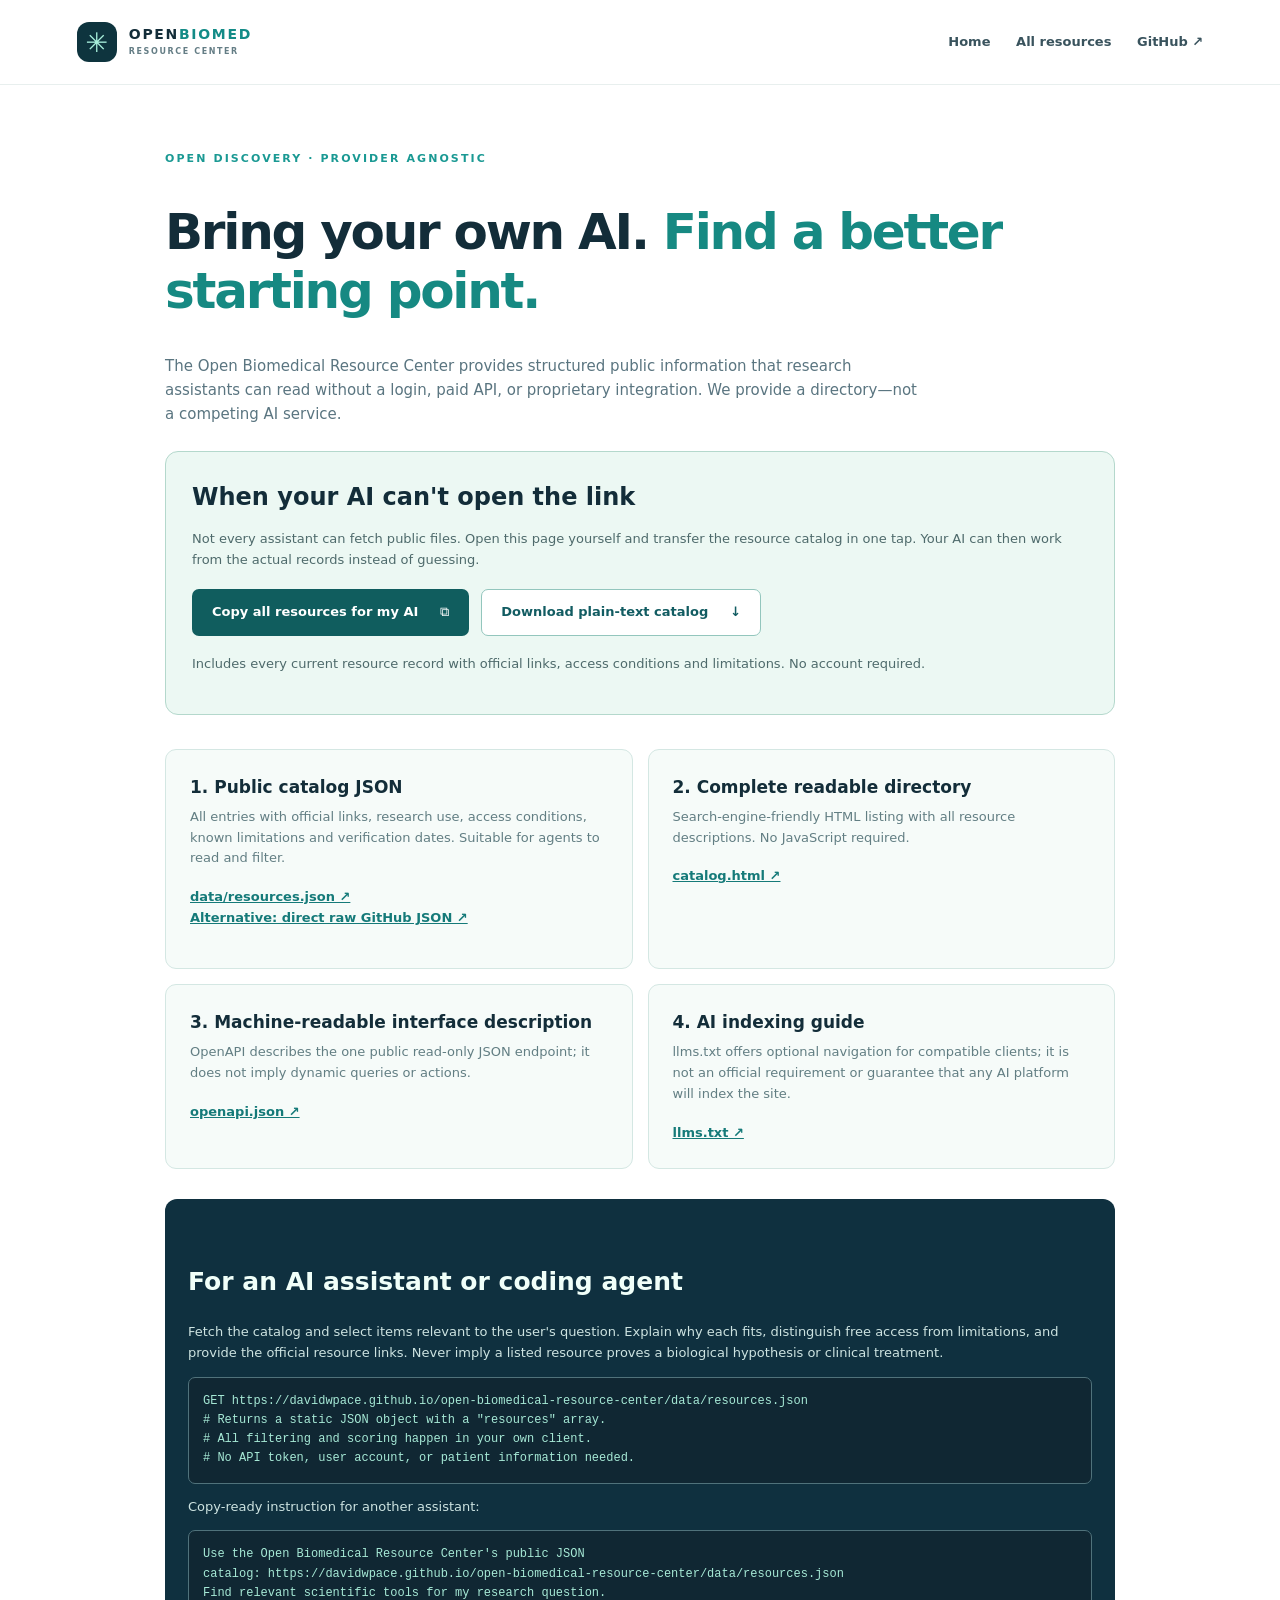
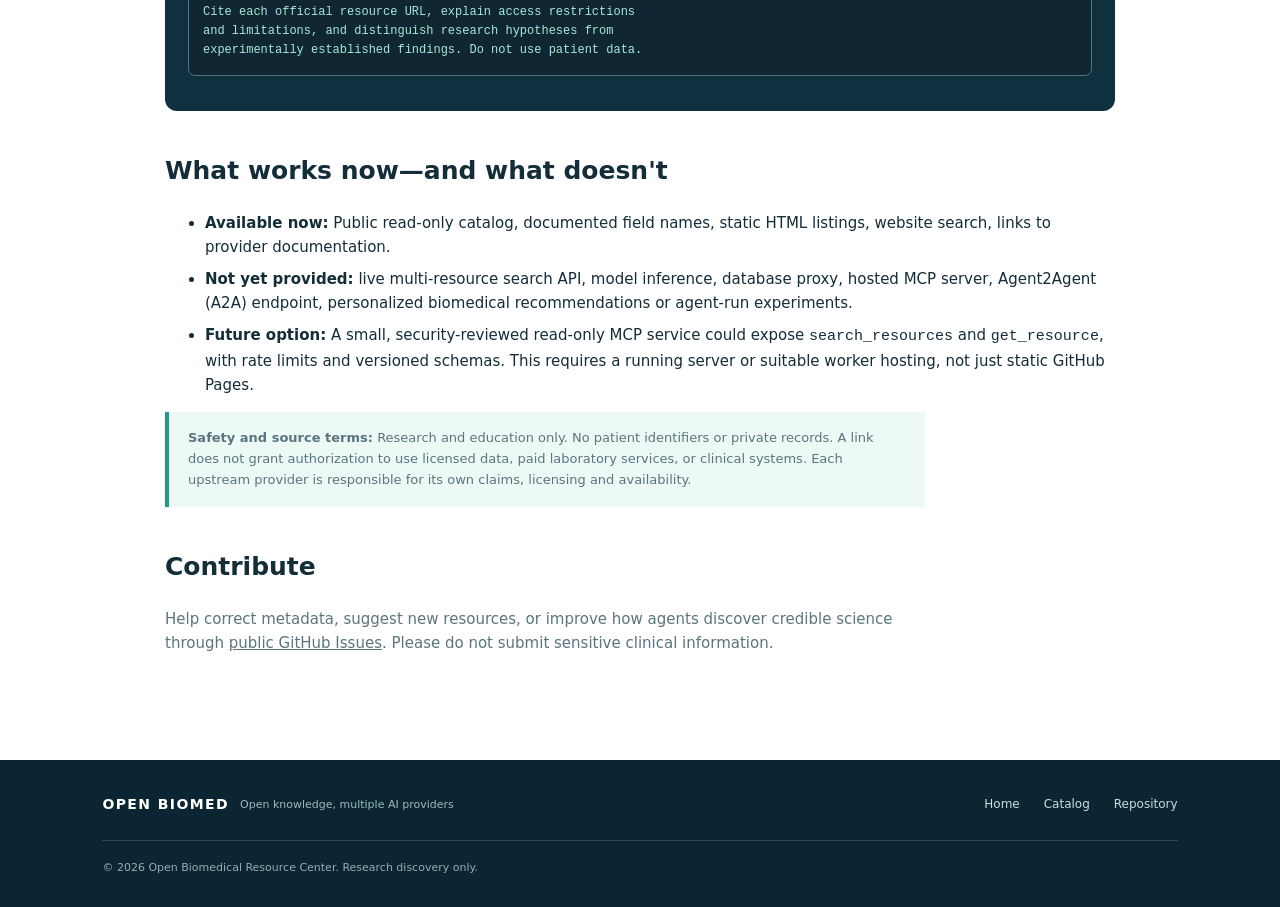
==== commit 26b4e6c8: "Sync 43-resource catalog descriptions and document activated Pages gate" ====
--- a/agent-access.html
+++ b/agent-access.html
@@ -23,7 +23,7 @@
 <button type="button" id="copyCatalog" class="primary-button">Copy all resources for my AI <span aria-hidden="true">⧉</span></button>
 <button type="button" id="downloadCatalog" class="secondary-button">Download plain-text catalog <span aria-hidden="true">↓</span></button>
 </div>
-<p id="catalogStatus" role="status" aria-live="polite">Includes all 42 records with official links, access conditions and limitations. No account required.</p>
+<p id="catalogStatus" role="status" aria-live="polite">Includes every current resource record with official links, access conditions and limitations. No account required.</p>
 <div id="manualCopy" hidden>
 <label for="portableText">Select and copy this text into your AI conversation:</label>
 <textarea id="portableText" rows="9" readonly spellcheck="false"></textarea>
--- a/assets/styles.css
+++ b/assets/styles.css
@@ -15,7 +15,7 @@
 .site-footer{padding:33px clamp(25px,8vw,125px);background:#0b2632;color:white;display:grid;grid-template-columns:1fr auto;gap:24px}.site-footer>div:first-child{display:flex;gap:11px;align-items:center}.footer-mark{font-size:26px;color:#97e1d1}.site-footer strong{font-size:14px;letter-spacing:.1em}.site-footer small{color:#9cb9bd;font-size:11px}.footer-links{display:flex;flex-wrap:wrap;gap:24px;align-items:center}.footer-links a{font-size:12px;text-decoration:none;color:#c6dfdf}.footer-links a:hover{text-decoration:underline}.site-footer>p{grid-column:1/-1;border-top:1px solid #2b4a52;padding-top:18px;margin:0;font-size:11px;color:#92aeb4}
 dialog{border:0;border-radius:14px;max-width:min(640px,calc(100vw - 28px));width:100%;max-height:85vh;padding:0;box-shadow:0 32px 90px #08202a55;color:var(--ink)}dialog::backdrop{background:rgba(6,24,34,.62)}.dialog-inner{padding:28px}.dialog-top{display:flex;justify-content:space-between;align-items:center}.dialog-close{border:0;background:#edf4f2;border-radius:8px;font-size:26px;width:37px;height:37px;line-height:1;color:#34525a}.dialog-inner h2{font-size:28px;line-height:1.2;margin:16px 0 10px}.dialog-inner p{color:#5f7881;font-size:13px}.detail-info{display:grid;grid-template-columns:115px 1fr;gap:12px;border-top:1px solid #e1ebea;padding:14px 0;font-size:13px}.detail-info dt{color:#6a838a;font-weight:750}.detail-info dd{margin:0;color:#273e47;overflow-wrap:anywhere}.dialog-actions{display:flex;gap:12px;flex-wrap:wrap;margin-top:20px}.dialog-actions .primary-button{background:#106f6b;color:#fff}.dialog-actions .secondary-button{color:#24515b;border-color:#cfdfdc}.dialog-actions .secondary-button:hover{border-color:#118d85}
 @media(max-width:1150px){.resource-grid{grid-template-columns:repeat(2,minmax(0,1fr))}.workflows-grid{grid-template-columns:repeat(2,minmax(0,1fr))}.hero-content{padding-left:45px}.hero-art{opacity:.7}}
-@media(max-width:760px){.site-header{padding:0 20px;height:75px}.header-nav{gap:14px}.header-nav a:nth-child(3),.header-nav a:nth-child(4){display:none}.hero{grid-template-columns:1fr}.hero-content{padding:55px 22px 45px}.hero h1{font-size:clamp(37px,9vw,57px)}.hero-art{min-height:0;height:160px;opacity:.35;position:absolute;width:100%;right:-40%;bottom:-30px;pointer-events:none}.hero-meta{margin-top:28px}.benefit-strip{padding:18px 22px;gap:12px}.benefit-strip>div{gap:8px}.benefit-strip>div+div{padding-left:10px}.strip-icon{width:30px;height:30px;font-size:18px}.benefit-strip small{display:none}.section-pad{padding:60px 20px}.section-heading{align-items:start}.verified-note{display:none}.toolbar{gap:8px}.toolbar label{flex:1;flex-direction:column;align-items:stretch;gap:3px;min-width:130px}.toolbar select{max-width:none;width:100%}.reset-button{margin:0}.resource-grid{grid-template-columns:1fr}.workflows-grid{grid-template-columns:1fr}.workflow-card{min-height:0}.about-section{grid-template-columns:1fr;gap:22px}.site-footer{grid-template-columns:1fr;padding:30px 20px}.results-tip{display:none}}
+@media(max-width:760px){.site-header{padding:0 20px;height:75px}.header-nav{gap:14px}.header-nav a:nth-child(2),.header-nav a:nth-child(4),.header-nav a:nth-child(5),.header-nav a:nth-child(6){display:none}.hero{grid-template-columns:1fr}.hero-content{padding:55px 22px 45px}.hero h1{font-size:clamp(37px,9vw,57px)}.hero-art{min-height:0;height:160px;opacity:.35;position:absolute;width:100%;right:-40%;bottom:-30px;pointer-events:none}.hero-meta{margin-top:28px}.benefit-strip{padding:18px 22px;gap:12px}.benefit-strip>div{gap:8px}.benefit-strip>div+div{padding-left:10px}.strip-icon{width:30px;height:30px;font-size:18px}.benefit-strip small{display:none}.section-pad{padding:60px 20px}.section-heading{align-items:start}.verified-note{display:none}.toolbar{gap:8px}.toolbar label{flex:1;flex-direction:column;align-items:stretch;gap:3px;min-width:130px}.toolbar select{max-width:none;width:100%}.reset-button{margin:0}.resource-grid{grid-template-columns:1fr}.workflows-grid{grid-template-columns:1fr}.workflow-card{min-height:0}.about-section{grid-template-columns:1fr;gap:22px}.site-footer{grid-template-columns:1fr;padding:30px 20px}.results-tip{display:none}}
 @media(max-width:420px){.brand-name{font-size:11px}.brand-mark{width:32px;height:32px}.header-nav .nav-github{display:none}.hero-buttons{display:grid}.hero-buttons a{justify-content:space-between}.benefit-strip{gap:4px}.benefit-strip>div{flex-direction:column;align-items:start}.benefit-strip>div+div{padding-left:9px}.benefit-strip strong{font-size:11px}.section-heading h2{font-size:31px}.about-points{grid-template-columns:1fr}.detail-info{grid-template-columns:1fr;gap:2px}.dialog-inner{padding:20px}}
 @media(prefers-reduced-motion:reduce){*,*::before,*::after{scroll-behavior:auto!important;transition:none!important;animation:none!important}}
 
@@ -42,3 +42,19 @@
 @media(max-width:760px){.hero{grid-template-columns:1fr}.hero-content{padding:42px 22px 42px}.hero h1{font-size:clamp(37px,8.5vw,54px)}.hero-description{font-size:15px;line-height:1.65}.hero-story{display:none}.hero-meta{margin-top:23px}.benefit-strip strong{line-height:1.25}}
 
 .machine-entry{color:#58777c;font-size:12px;margin:17px 2px 0}.machine-entry a{color:#0d7b77;text-decoration:underline;text-underline-offset:2px;font-weight:750}.js-fallback{padding:18px;text-align:center;background:#e9f7f2}.js-fallback a{color:#0c7777}
+
+
+/* Featured interactive evidence lab; benefit-oriented secondary homepage showcase */
+.demo-promo{display:grid;grid-template-columns:minmax(250px,.65fr) minmax(0,1.35fr);min-height:365px;background:#123948;color:#fff;overflow:hidden}
+.demo-promo-art{position:relative;background:radial-gradient(circle at 45% 51%,#267269,#0d3441 65%);min-height:350px}
+.demo-promo-orbit{position:absolute;border:1px solid #9beed14b;border-radius:50%;left:50%;top:50%;transform:translate(-50%,-50%)}
+.demo-promo-orbit.orbit-one{height:260px;width:260px}.demo-promo-orbit.orbit-two{height:385px;width:385px;border-style:dashed}
+.demo-promo-core{position:absolute;left:50%;top:50%;transform:translate(-50%,-50%);width:170px;height:170px;border-radius:50%;border:2px solid #91eaca;display:flex;align-items:center;justify-content:center;flex-direction:column;background:#0d3343;box-shadow:0 0 50px #3fd4a646;font-size:31px;font-weight:800;letter-spacing:.06em}
+.demo-promo-core span{font-size:12px;color:#a3e6d4;letter-spacing:.02em;margin-top:8px}
+.demo-promo-copy{padding:55px clamp(25px,7vw,105px) 44px clamp(25px,4vw,55px);align-self:center}
+.demo-promo .section-kicker{color:#9cebd5}
+.demo-promo h2{font-size:clamp(31px,3.1vw,46px);line-height:1.19;letter-spacing:-.04em;margin:17px 0}
+.demo-promo h2 em{color:#a6edd5;font-style:normal}
+.demo-promo p{color:#c4dcdc;max-width:650px;line-height:1.8;margin:0 0 25px}
+.demo-promo small{display:block;color:#b1cecc;font-size:11px;margin-top:15px}
+@media(max-width:760px){.demo-promo{grid-template-columns:1fr}.demo-promo-art{display:none}.demo-promo-copy{padding:38px 24px 44px}.demo-promo h2{font-size:33px}.demo-promo p{font-size:14px}}
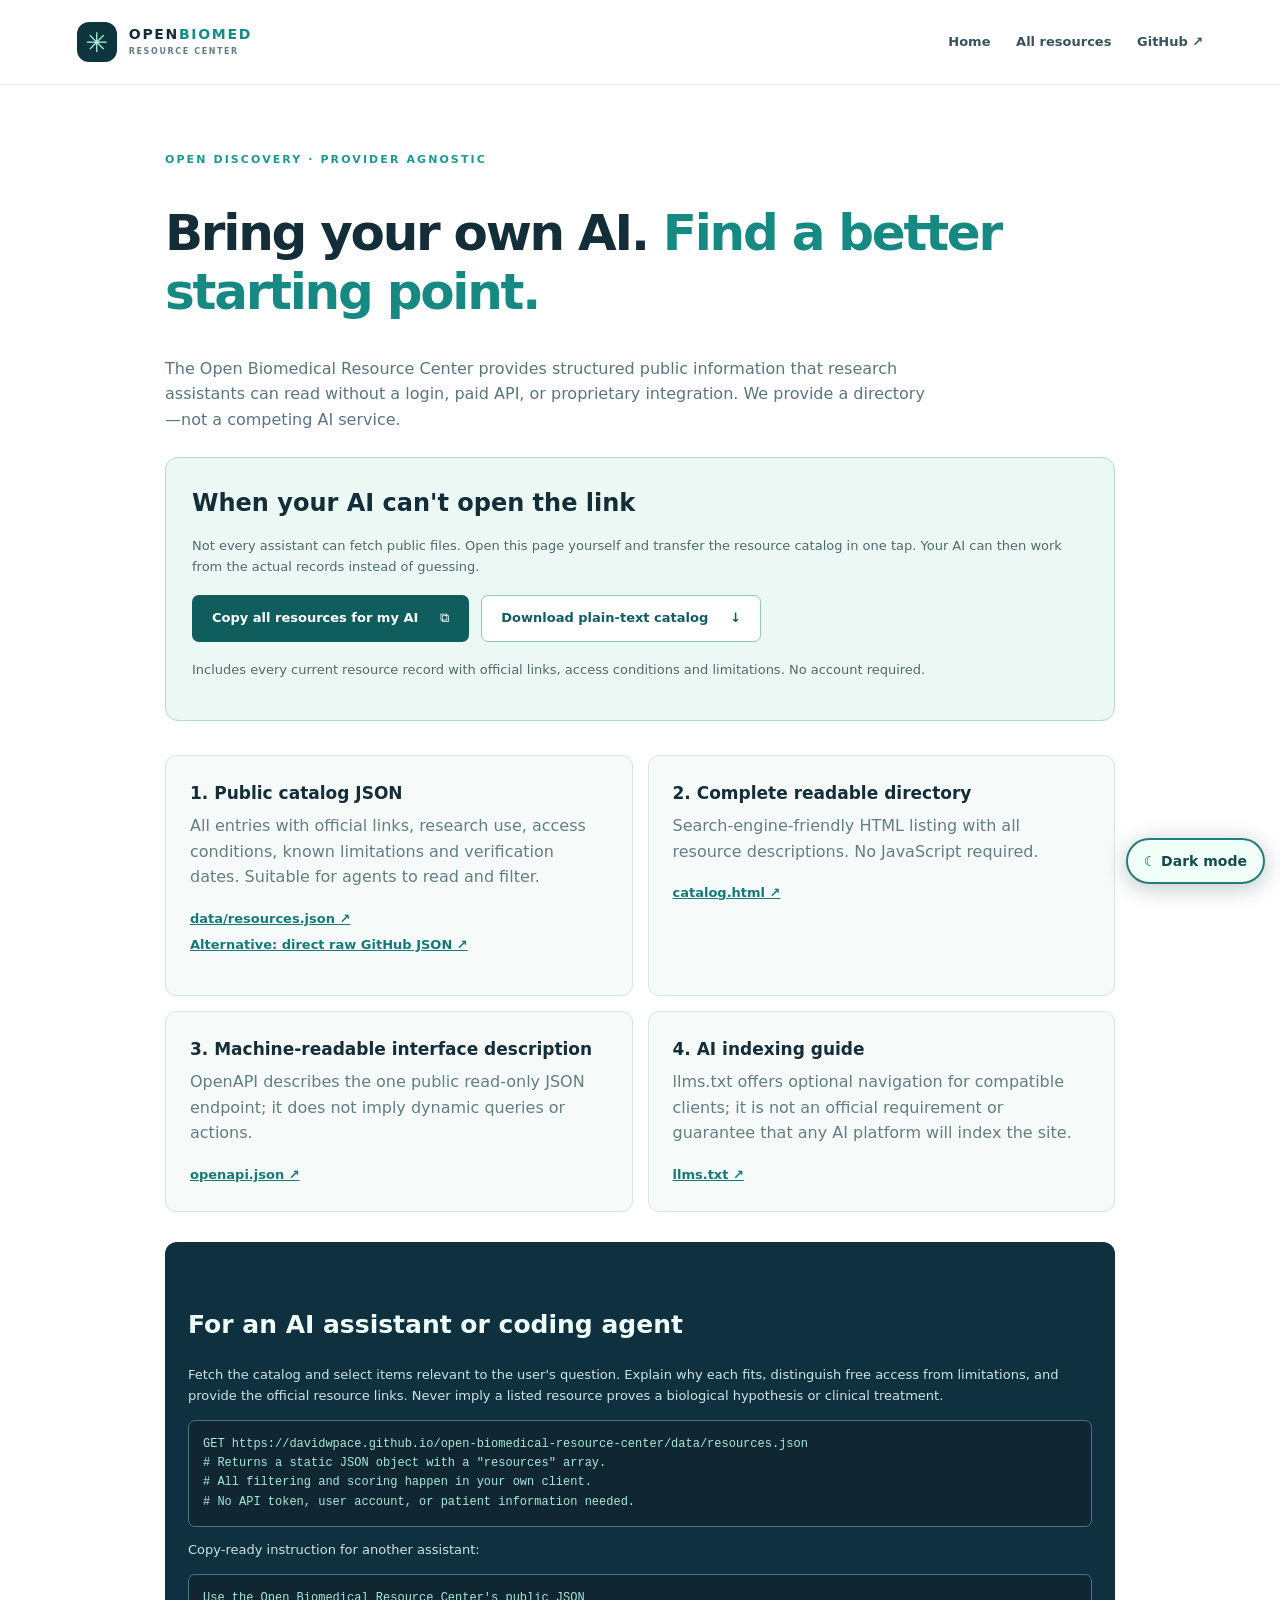
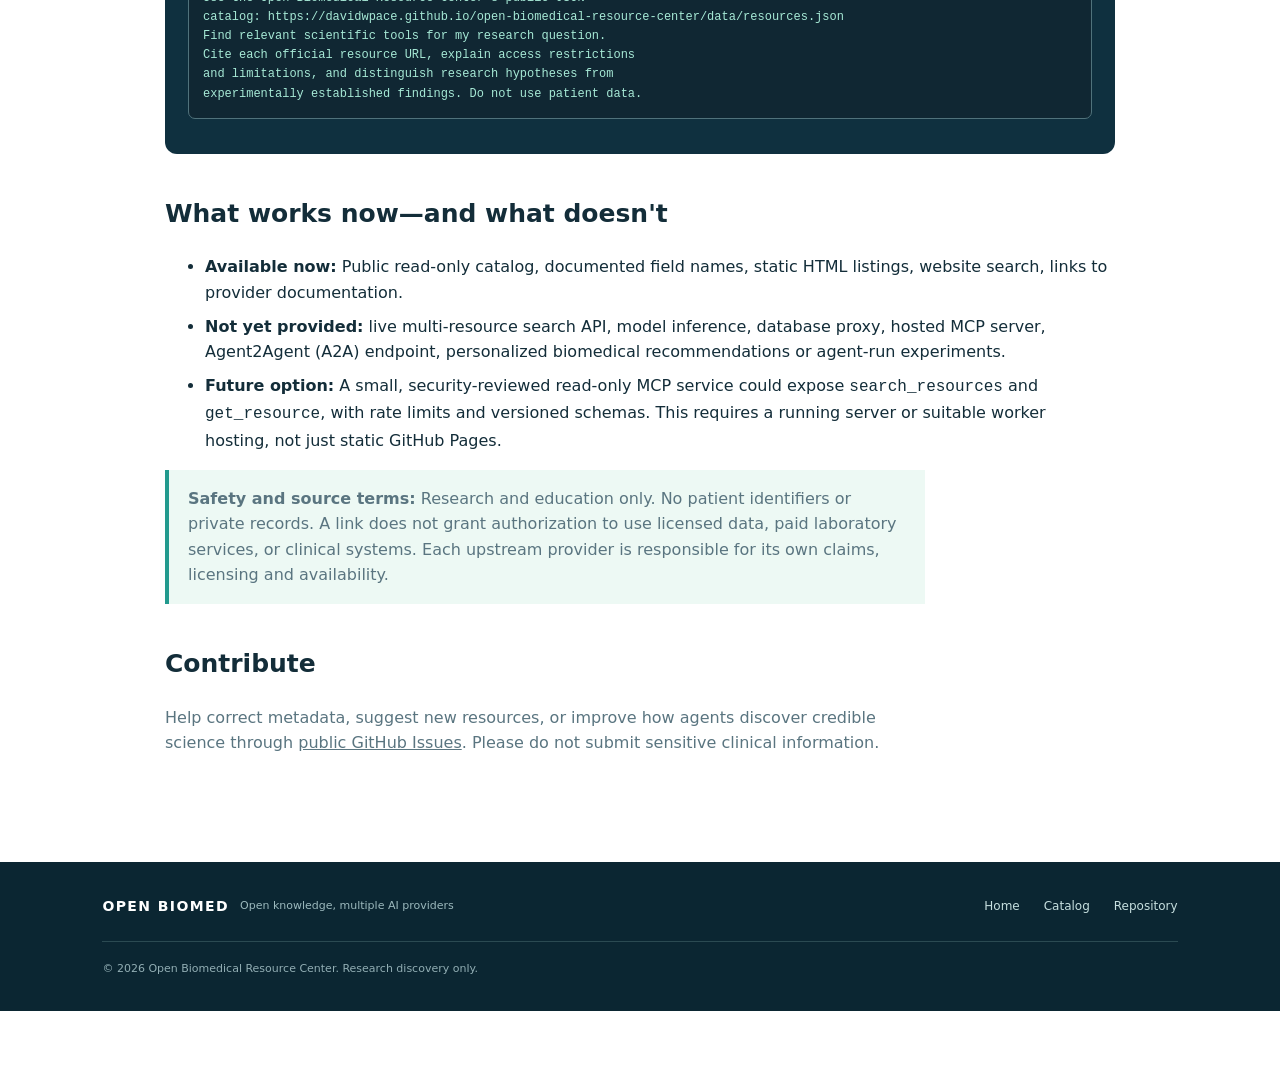
==== commit 15babe76: "Enable sitewide dark mode, larger readable text and clickable lesson headlines" ====
--- a/agent-access.html
+++ b/agent-access.html
@@ -1,5 +1,5 @@
 <!doctype html>
-<html lang="en"><head>
+<html lang="en"><head><script src="assets/theme.js"></script>
 <meta charset="utf-8"><meta name="viewport" content="width=device-width, initial-scale=1">
 <meta name="description" content="Let ChatGPT, Claude, Gemini and other research assistants discover and use the Open Biomedical Resource Center's public resource directory using structured JSON and links.">
 <link rel="canonical" href="https://davidwpace.github.io/open-biomedical-resource-center/agent-access.html">
@@ -9,7 +9,7 @@
 <link rel="stylesheet" href="assets/styles.css">
 <title>For AI Assistants and Developers — Open Biomedical Resource Center</title>
 <style>.agent-main{max-width:1000px;margin:0 auto;padding:60px 25px 90px}.agent-main h1{font-size:clamp(33px,4vw,50px);letter-spacing:-.045em;line-height:1.18}.agent-main h2{margin-top:40px;font-size:25px}.agent-main>p{max-width:760px;color:#5a7580}.endpoint-grid{display:grid;grid-template-columns:repeat(2,minmax(0,1fr));gap:15px;margin:30px 0}.endpoint{padding:24px;border:1px solid #d4e7e3;border-radius:11px;background:#f6fbf9}.endpoint h3{font-size:17px;margin:0 0 6px}.endpoint p{font-size:13px;color:#627e83;margin:0 0 15px}.endpoint a{font-size:13px;color:#157a79;font-weight:750;overflow-wrap:anywhere}.steps{padding:23px;background:#0f303f;border-radius:12px;color:#f0fff9}.steps p{font-size:13px;color:#cde3e1}.steps pre{overflow:auto;padding:14px;border:1px solid #50727b;border-radius:7px;color:#a6e9d6;font-size:12px;background:#102733}.agent-main code{overflow-wrap:anywhere}.disclaimer{border-left:4px solid #229a8e;padding:16px 19px;background:#edf9f4;font-size:13px}.agent-main ul li{margin-bottom:8px}@media(max-width:660px){.endpoint-grid{grid-template-columns:1fr}.agent-main{padding:40px 20px 60px}}.portable-panel{padding:26px;border-radius:13px;background:#ecf8f3;border:1px solid #b4d8cc;margin:25px 0 34px}.portable-panel h2{margin:0 0 8px;font-size:24px}.portable-panel p{font-size:13px;color:#4e6a6b}.portable-actions{display:flex;gap:12px;flex-wrap:wrap;margin:18px 0}.portable-actions .primary-button{background:#105d5e;color:white}.portable-actions .secondary-button{background:white;color:#125c62;border-color:#93c6bd}#manualCopy{margin-top:14px}#manualCopy textarea{width:100%;border:1px solid #aacfc4;border-radius:8px;margin:9px 0;padding:12px;line-height:1.5;font-size:12px;background:white;color:#26464b}#manualCopy label{display:block;font-weight:700;font-size:12px}#selectPortable{border:1px solid #4f928e;border-radius:7px;padding:8px 14px;background:white;color:#174f54;font-weight:700}@media(max-width:600px){.portable-panel{padding:18px}.portable-actions>*{width:100%;justify-content:space-between}}</style>
-</head><body>
+<link rel="stylesheet" href="assets/theme.css"></head><body>
 <a href="#content" class="skip-link">Skip to agent access information</a>
 <header class="site-header"><a class="brand" href="index.html"><span class="brand-mark" aria-hidden="true">✳</span><span class="brand-name">OPEN<span class="brand-break">BIOMED</span><small>RESOURCE CENTER</small></span></a><nav class="header-nav" aria-label="Navigation"><a href="index.html">Home</a><a href="catalog.html">All resources</a><a href="https://github.com/davidwpace/open-biomedical-resource-center">GitHub ↗</a></nav></header>
 <main id="content" class="agent-main">
--- a/assets/theme.css
+++ b/assets/theme.css
@@ -0,0 +1,41 @@
+/* Shared contrast and optional user-selectable dark mode for public learning pages.
+   No external fonts, tracking, or preference cookies. */
+.color-theme-toggle{position:fixed;right:15px;bottom:16px;z-index:1000;display:inline-flex;align-items:center;justify-content:center;padding:11px 16px;min-height:46px;border-radius:999px;border:2px solid #267d78;background:#f0fff7;color:#134c4c;box-shadow:0 4px 22px #082f3644;font:800 14px/1.2 system-ui,-apple-system,"Segoe UI",sans-serif;cursor:pointer;white-space:nowrap}
+.color-theme-toggle:hover{border-color:#115850;background:#d3f4e6}
+.color-theme-toggle:focus-visible{outline:3px solid #329ec4;outline-offset:3px}
+body{padding-bottom:64px;font-size:16px}
+:is(.lesson-card p,.story-card p,.stage-context,.research-wrap p,.research-sources li,.research-sources p,.archive-note p,.lab-tool>p,.task-panel p,.reason-choice,.evidence-reveal p,.lesson-card>a,.story-card>a,.chapter-source,.lesson .limit,.more-info,.footer p,.agent-main>p,.endpoint p,.choice span:last-child,.goal-choice span:last-child,.notice,.hint){font-size:max(15px,1rem)}
+:is(.lab-eyebrow,.lesson-kicker,.story-num,.eyebrow,.step-tag,.lab-stats span,.lab-footer,.site-footer,.footer,.pill,.disclaimer,.research-sources small,.story-card .year,.story-category){font-size:max(12px,.825rem)}
+:is(.choice-feedback,.source-boundary,.lab-caution,.lab-tool .lab-caution,.lesson-card a,.story-card a,.challenge legend,.review-card p,.review-card a,.contribute-card p,.contribute-card a,.review-steps ol,.contribute-steps ol,.result .privacy-note){font-size:max(14px,.95rem)}
+:root[data-theme="dark"]{color-scheme:dark;--ink:#f0faf8;--sub:#c4dade;--deep:#0b2430;--teal:#98e8d5;--aqua:#b9f1e3;--mint:#183941;--border:#47646b;--paper:#0d2029;--cream:#142f39;--shadow:0 12px 32px #010c1366;--pale:#152e38}
+html[data-theme="dark"],html[data-theme="dark"] body{background:#0d2029!important;color:#eaf7f6!important}
+html[data-theme="dark"] :is(.site-header,.lab-header,.bar,.topbar,.site-footer,.lab-footer,.footer){background:#102934!important;color:#eaf7f6!important;border-color:#415c64!important}
+html[data-theme="dark"] :is(.site-header a,.lab-header a,.bar a,.topbar a,.site-footer a,.footer a,.lab-footer a,.brand,.sitebrand,.brand-name,.nav-github,.header-nav a){color:#e8f7f4!important}
+html[data-theme="dark"] :is(.hero,.lab-hero,.index-hero,.heading,.agent-main,.catalog-main){color:#eaf7f6}
+html[data-theme="dark"] :is(.hero h1,.lab-hero h1,.index-hero h1,.heading h1,.section-heading h2,.lesson-step h2,.lesson-card h2,.story-card h2,.result h2,.review-card h2,.contribute-card h2,.agent-main h2){color:#f2fcf9!important}
+html[data-theme="dark"] :is(.hero p,.lab-hero>p,.index-hero p,.heading p,.hint,.hero-description,.stage-context,.lesson-card p,.story-card p,.archive-note p,.chapter-source,.lesson p,.agent-main>p,.catalog-intro p,.source-boundary,.research-sources p,.research-wrap p,.research-sources small,.story-head p,.goal-choice span:last-child,.choice span:last-child){color:#c6dce0!important}
+html[data-theme="dark"] :is(.lesson-card,.story-card,.lab-journey,.story-box,.story-inner,.choice,.goal-choice,.contribute-card,.review-card,.endpoint,.directory-panel,.resource-card,.workflow-card,.result-spotlight,.research-wrap,.mission,.task-panel,.search-area,.search-input,.portable-panel,.catalog-tools,.about-section,.story-head,.story-chapter,.modal,.more-info){background:#15343f!important;color:#edf9f8!important;border-color:#456873!important}
+html[data-theme="dark"] :is(.lesson-card a,.story-card a,.lab-journey a,.research-sources a,.chapter-source a,.review-card a,.contribute-card a,.endpoint a,.more-info a,.archive-note a,.agent-main a){color:#aff4dc}
+html[data-theme="dark"] :is(.lesson-card h2 a,.story-card h2 a){color:#f0faf7!important}
+html[data-theme="dark"] :is(.lab-stats span,.pill,.notice,.trust,.badge,.takeaway,.evidence-reveal,.choice-feedback,.reason-choice,.research-wrap,.archive-note,.important,.review-warning,.review-steps,.contribute-steps,.another-way,.lesson,.disclaimer,.source-boundary,.report-actions,.category-chips,.category-chip){background:#193c46!important;color:#e2f4f1!important;border-color:#547480!important}
+html[data-theme="dark"] :is(.reason-choice,.goal-choice,.choice,.control,.lab-secondary,.secondary-button,.secondary-cta,.secondary-link,.fallback-choice,.text-button){color:#e7f7f3!important;background:#193c46!important;border-color:#5b8587!important}
+html[data-theme="dark"] :is(.reason-choice:hover,.choice:hover,.goal-choice:hover){background:#24515b!important;border-color:#b0e9d3!important}
+html[data-theme="dark"] .reason-choice[aria-pressed="true"]{background:#245d59!important;border:2px solid #b5f1d6!important;color:#fff!important}
+html[data-theme="dark"] :is(.lab-primary,.main-cta,.primary-button,.primary,.control.primary){background:#a5efd6!important;border-color:#a5efd6!important;color:#0b343c!important}
+html[data-theme="dark"] :is(.lab-tool,.result,.intro-line,.central-question,.steps){background:#092934!important;color:#e8f7f3!important;border-color:#426772!important}
+html[data-theme="dark"] :is(.lab-tool p,.result p,.intro-line span,.central-question strong,.steps p){color:#d0e8e4!important}
+html[data-theme="dark"] :is(.story-head,.story-box,.story-chapter,.hero-story,.hero-meta,.demo-promo,.benefit-strip,.workflows-section,.contribute-panel,.research-sources,.more-info){border-color:#466772!important}
+html[data-theme="dark"] :is(.research-wrap strong,.takeaway strong,.story-num,.lab-eyebrow,.lesson-kicker,.step-tag,.eyebrow,.section-kicker){color:#a9f0d4!important}
+html[data-theme="dark"] :is(.task-panel p,.research-wrap p,.review-card p,.contribute-card p,.endpoint p,.archive-note p,.lesson-card p,.story-card p,.takeaway,.evidence-reveal p,.choice-feedback,.reason-choice,.story-head p){color:#d3e8e8!important}
+html[data-theme="dark"] :is(input,textarea,select){background:#112e39!important;color:#ecf8f4!important;border-color:#759ca3!important}
+html[data-theme="dark"] :is(.progress-track,.progressbar,.story-chapter-track){background:#496e70!important}
+html[data-theme="dark"] .color-theme-toggle{background:#244852;color:#f0fff8;border-color:#a1d9cc}
+html[data-theme="dark"] .color-theme-toggle:hover{background:#2e5a64}
+html[data-theme="dark"] :is(.lesson-illustration,.illustration-flow,.illustration-dna){background:linear-gradient(110deg,#14323b,#214a54)!important;border-color:#496d73!important}
+html[data-theme="dark"] .illustration-flow span{background:#153a43!important;color:#e9fff3!important;border-color:#628784!important}
+html[data-theme="dark"] :is(.illustration-note,.illustration-flow small){color:#c7e5e3!important}
+html[data-theme="dark"] .dish{box-shadow:0 12px 30px #00111688}
+html[data-theme="dark"] :is(.footer-mark,.mark,.brand-mark){background:#0a3039;color:#b0f0d7}
+html[data-theme="dark"] :is(.site-header nav a,.lab-header nav a,.bar nav a){color:#eaf7f2!important}
+@media(max-width:550px){.color-theme-toggle{right:12px;bottom:12px;padding:10px 13px;font-size:13px}body{padding-bottom:70px}:is(.lesson-card p,.story-card p,.reason-choice,.stage-context,.evidence-reveal p,.lab-tool>p,.agent-main>p){font-size:15px}}
+@media(prefers-reduced-motion:reduce){.color-theme-toggle{transition:none}}
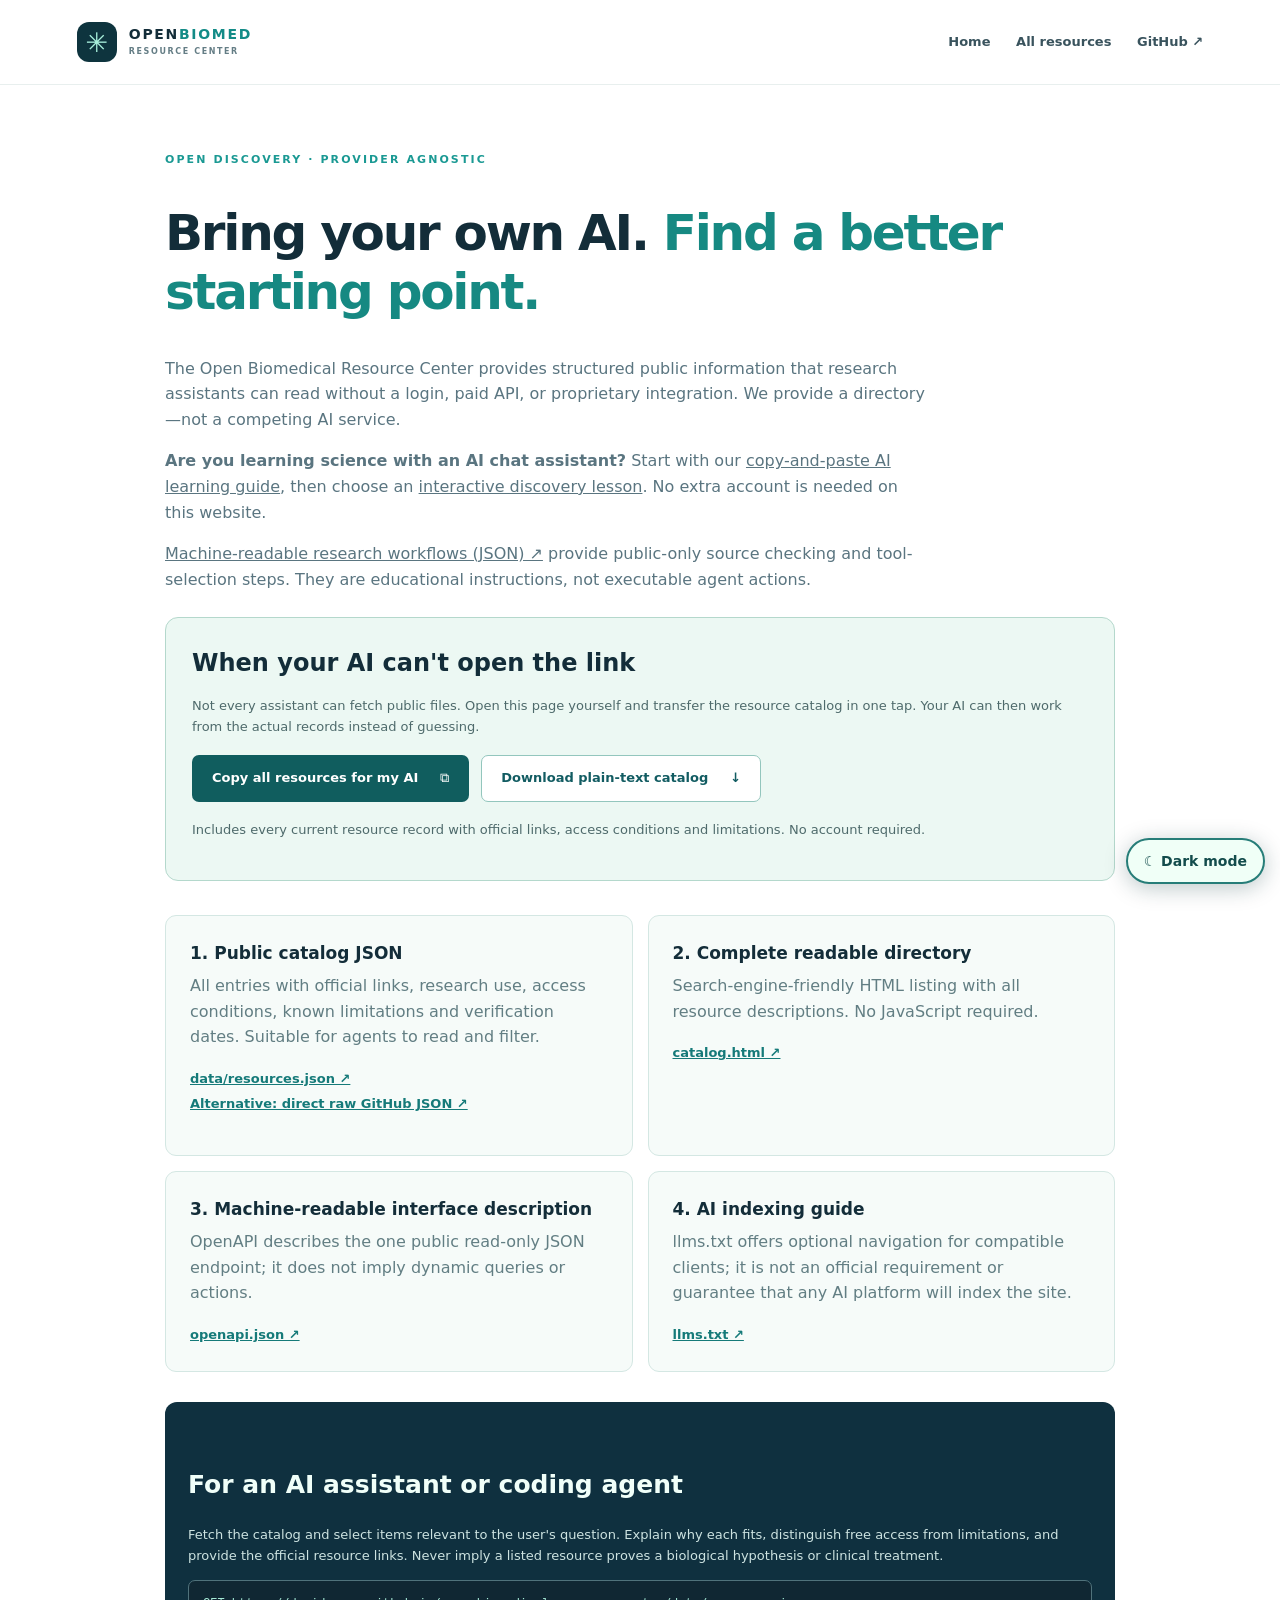
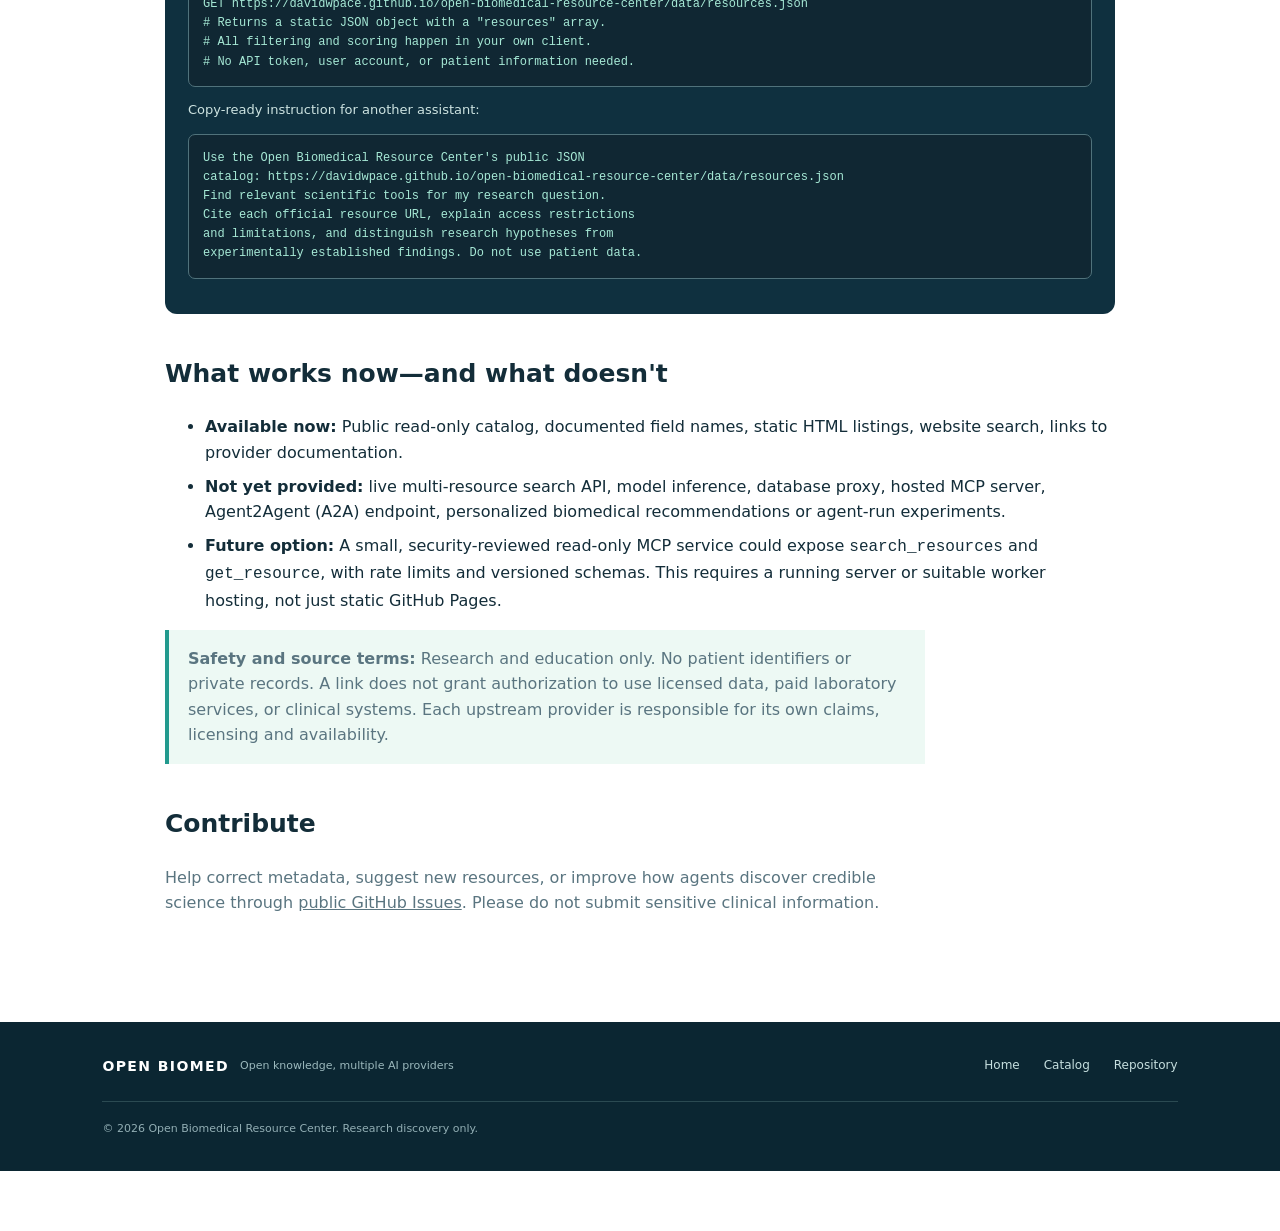
==== commit bfd5bcaa: "Integrate human and agent AI learning guides into public website and validation" ====
--- a/agent-access.html
+++ b/agent-access.html
@@ -15,7 +15,7 @@
 <main id="content" class="agent-main">
 <span class="section-kicker">OPEN DISCOVERY · PROVIDER AGNOSTIC</span>
 <h1>Bring your own AI. <span style="color:#168982">Find a better starting point.</span></h1>
-<p>The Open Biomedical Resource Center provides structured public information that research assistants can read without a login, paid API, or proprietary integration. We provide a directory—not a competing AI service.</p>
+<p>The Open Biomedical Resource Center provides structured public information that research assistants can read without a login, paid API, or proprietary integration. We provide a directory—not a competing AI service.</p><p><strong>Are you learning science with an AI chat assistant?</strong> Start with our <a href="ai-learning.html">copy-and-paste AI learning guide</a>, then choose an <a href="learn.html">interactive discovery lesson</a>. No extra account is needed on this website.</p><p><a href="data/ai_research_workflows.json">Machine-readable research workflows (JSON) ↗</a> provide public-only source checking and tool-selection steps. They are educational instructions, not executable agent actions.</p>
 <section class="portable-panel" aria-labelledby="portable-title">
 <h2 id="portable-title">When your AI can't open the link</h2>
 <p>Not every assistant can fetch public files. Open this page yourself and transfer the resource catalog in one tap. Your AI can then work from the actual records instead of guessing.</p>
--- a/assets/theme.css
+++ b/assets/theme.css
@@ -39,3 +39,24 @@
 html[data-theme="dark"] :is(.site-header nav a,.lab-header nav a,.bar nav a){color:#eaf7f2!important}
 @media(max-width:550px){.color-theme-toggle{right:12px;bottom:12px;padding:10px 13px;font-size:13px}body{padding-bottom:70px}:is(.lesson-card p,.story-card p,.reason-choice,.stage-context,.evidence-reveal p,.lab-tool>p,.agent-main>p){font-size:15px}}
 @media(prefers-reduced-motion:reduce){.color-theme-toggle{transition:none}}
+
+/* A headline is a real link, not a second small card button. */
+:is(.lesson-card h2 a,.story-card h2 a){font:inherit!important;letter-spacing:inherit;text-decoration:none;color:inherit}
+:is(.lesson-card h2 a,.story-card h2 a):hover{text-decoration:underline;text-decoration-thickness:2px;text-underline-offset:4px}
+:is(.lesson-card h2 a,.story-card h2 a):focus-visible{outline:3px solid #268dc1;outline-offset:4px;border-radius:4px}
+
+/* Evidence-first AI tutoring is optional and entirely client-side. */
+.ai-assist{background:#edf8f2;border:1px solid #c8e1d6;border-radius:14px;padding:clamp(21px,3vw,30px);margin:28px 0 36px;color:#18424b}
+.ai-assist h2{font-size:clamp(24px,3vw,31px);line-height:1.23;letter-spacing:-.03em;margin:8px 0}
+.ai-assist p{font-size:16px;line-height:1.65;color:#466970}
+.ai-assist a{color:#116b65;font-weight:800}
+.ai-assist label{display:block;font-size:14px;font-weight:850;margin-top:18px}
+.ai-assist details{margin-top:17px;border-top:1px solid #b6d5c9;padding-top:16px}
+.ai-assist summary{font-weight:850;font-size:15px;cursor:pointer}
+.ai-assist textarea{display:block;width:100%;background:white;color:#203e46;border:1px solid #9dc8bf;padding:15px;border-radius:9px;line-height:1.6;font-size:14px;resize:vertical;margin-top:8px}
+.ai-assist .report-actions{margin:16px 0}.ai-assist #ai-prompt-status{min-height:1em;font-size:14px}
+html[data-theme="dark"] .ai-assist{background:#193b45!important;border-color:#567a81;color:#e9f6f3}
+html[data-theme="dark"] .ai-assist p,html[data-theme="dark"] .ai-assist label{color:#d0e5e4}
+html[data-theme="dark"] .ai-assist a{color:#b5f2de}
+html[data-theme="dark"] .ai-assist textarea{background:#0d2c37;color:#eaf8f5;border-color:#7a9e9c}
+@media(max-width:570px){.ai-assist .report-actions>*{width:100%;text-align:center}}
